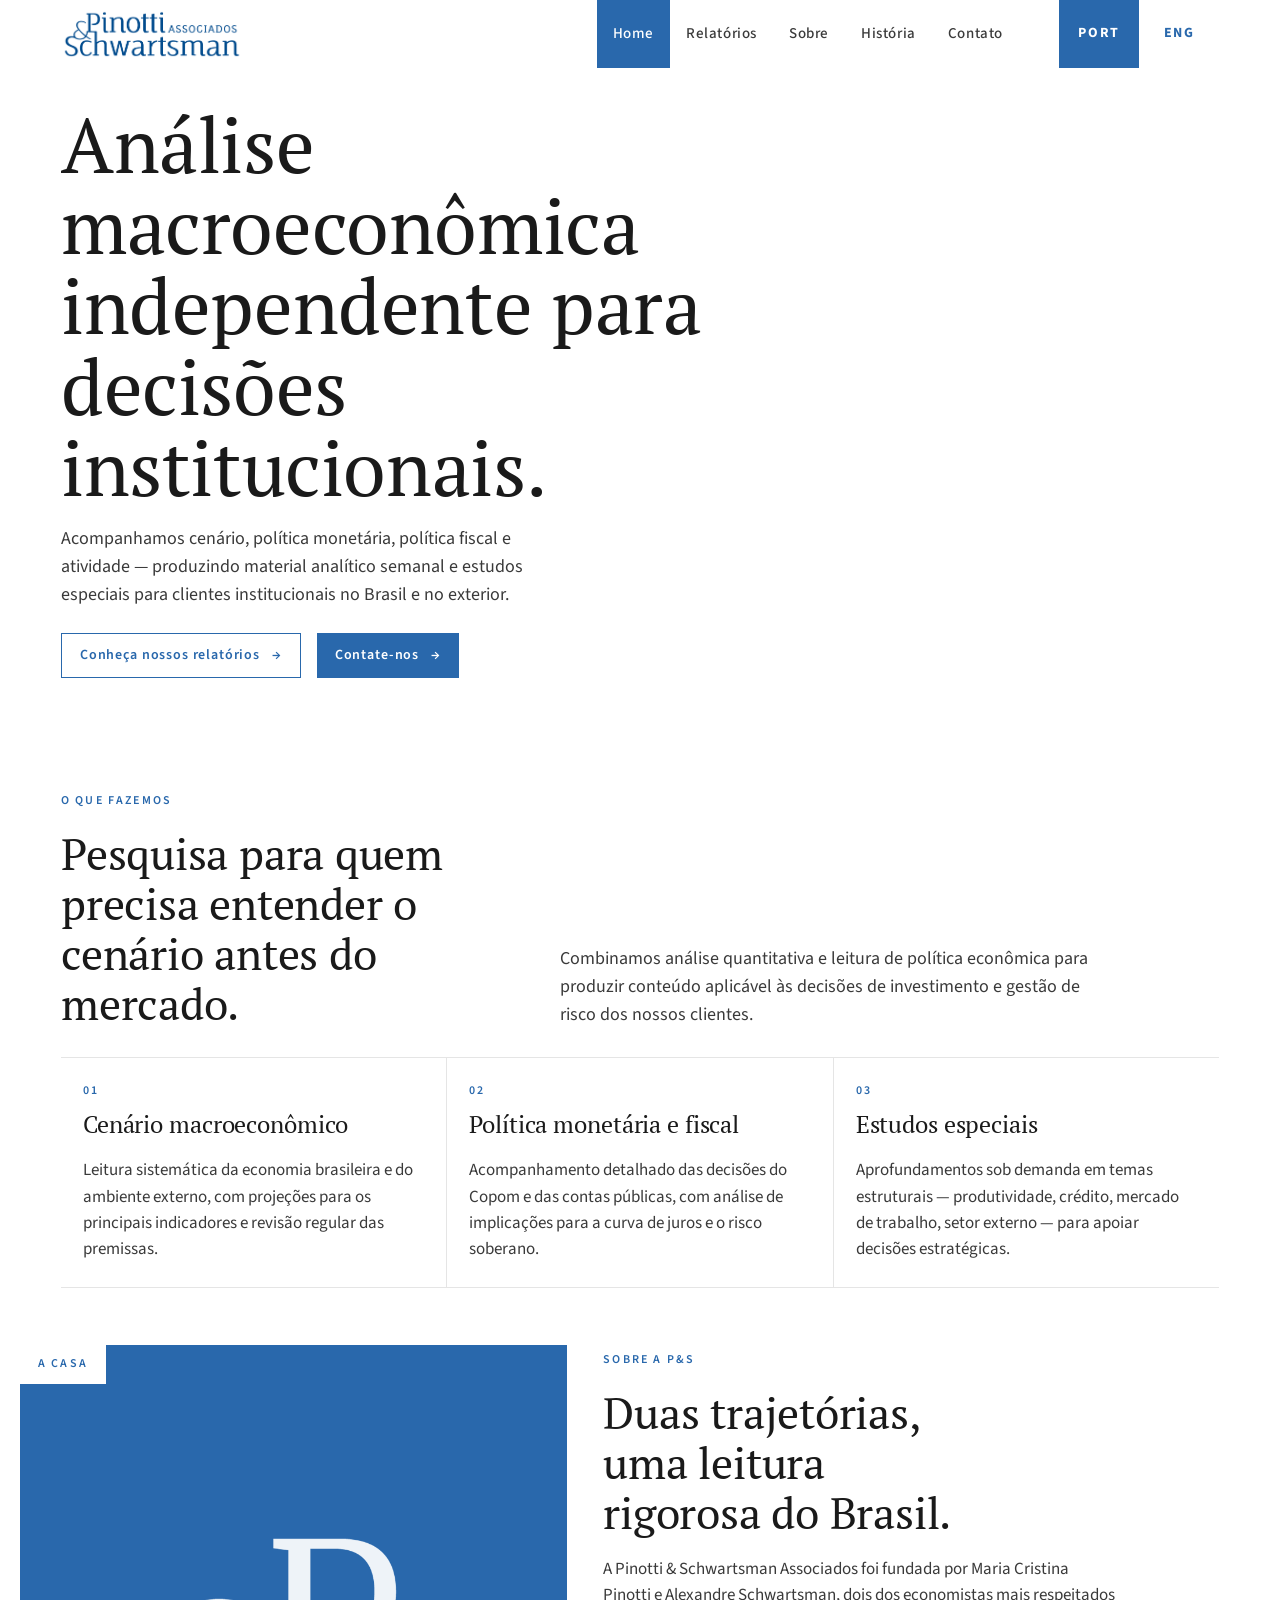
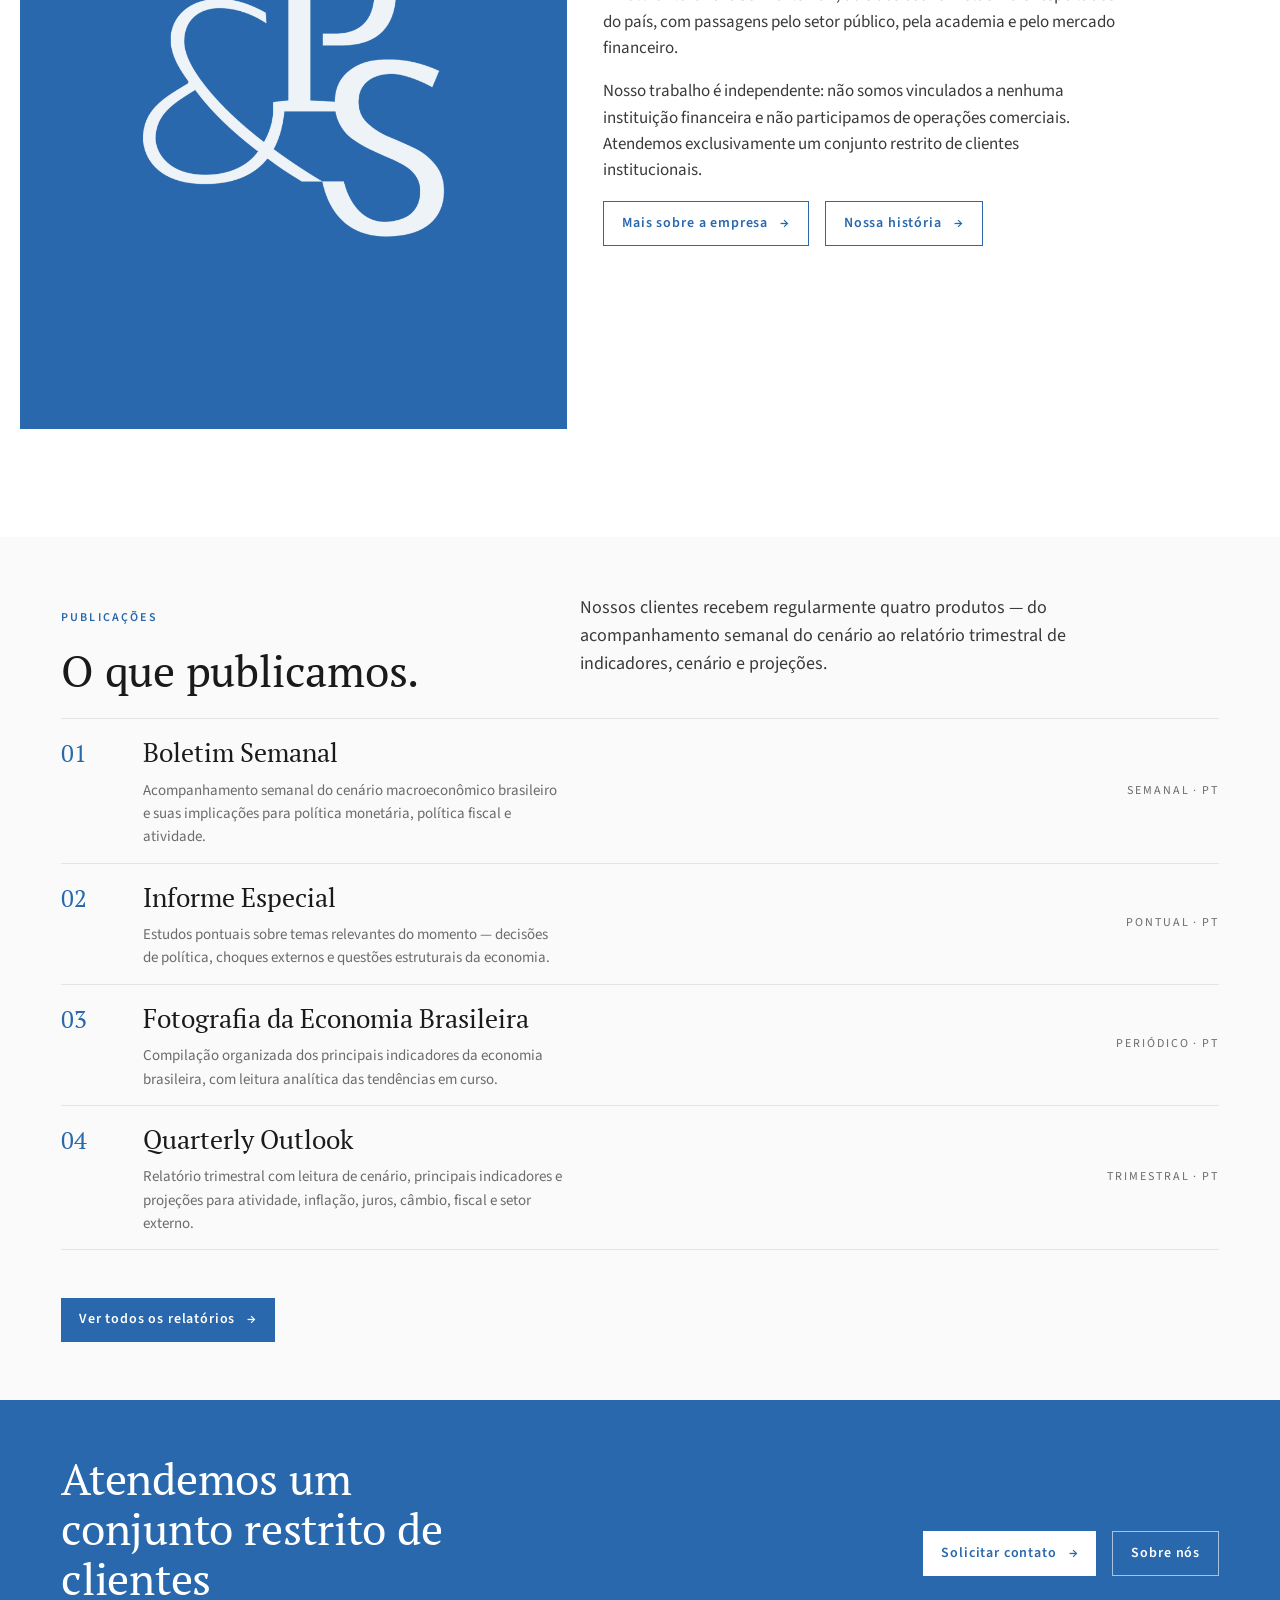
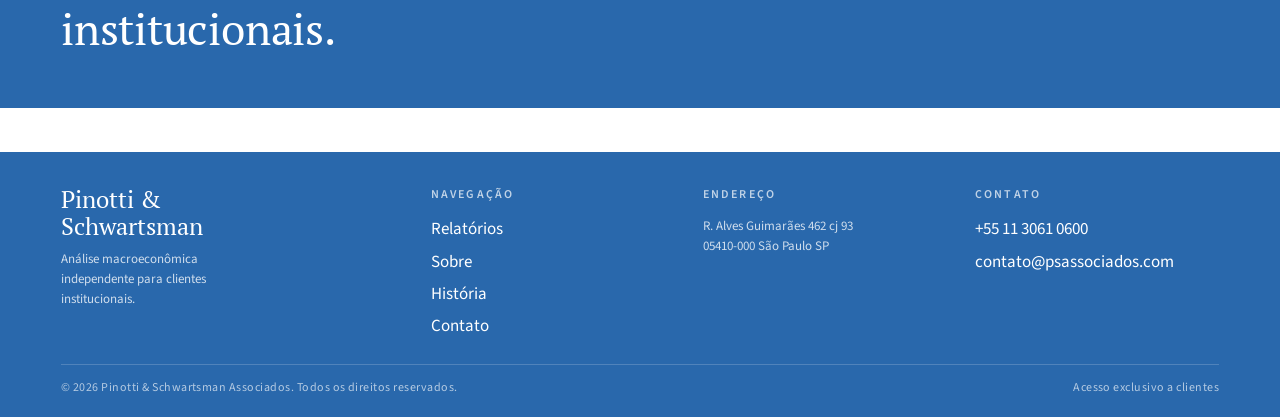
==== index.html @ 41f4f152 "Versão inicial do site Mercúrio (v3) Co-Authored-By: Claude Sonnet 4.6 <noreply@anthropic.com>" ====
<!doctype html>
<html lang="pt-BR">
<head>
  <meta charset="utf-8" />
  <meta name="viewport" content="width=device-width, initial-scale=1" />
  <title>Pinotti &amp; Schwartsman Associados — Análise macroeconômica</title>
  <meta name="description" content="Pinotti & Schwartsman Associados — análise macroeconômica independente para clientes institucionais." />
  <meta property="og:title" content="Pinotti & Schwartsman Associados" />
  <meta property="og:description" content="Análise macroeconômica independente para clientes institucionais." />
  <meta property="og:type" content="website" />
  <meta property="og:image" content="assets/ps-logo-br.png" />
  <link rel="preconnect" href="https://fonts.googleapis.com" />
  <link rel="preconnect" href="https://fonts.gstatic.com" crossorigin />
  <link href="https://fonts.googleapis.com/css2?family=PT+Serif:wght@400;700&family=Source+Sans+3:wght@300;400;500;600;700&display=swap" rel="stylesheet" />
  <link rel="stylesheet" href="styles.css" />
</head>
<body data-screen-label="Home">

  <div data-slot="header" data-active="index.html"></div>

  <main>
    <!-- HERO — capa editorial -->
    <section class="hero" data-screen-label="Hero">
      <div class="container body">
        <h1 data-pt="Análise macroeconômica independente para decisões institucionais." data-en="Independent macroeconomic research for institutional decisions.">Análise macroeconômica independente para decisões institucionais.</h1>
        <p class="lead" data-pt="Acompanhamos cenário, política monetária, política fiscal e atividade — produzindo material analítico semanal e estudos especiais para clientes institucionais no Brasil e no exterior." data-en="We follow the cycle, monetary and fiscal policy and activity — producing weekly research and special studies for institutional clients in Brazil and abroad.">Acompanhamos cenário, política monetária, política fiscal e atividade — produzindo material analítico semanal e estudos especiais para clientes institucionais no Brasil e no exterior.</p>
        <div class="actions">
          <a class="btn ghost" href="relatorios.html"><span data-pt="Conheça nossos relatórios" data-en="Explore our research">Conheça nossos relatórios</span> <span class="arrow">→</span></a>
          <a class="btn" href="contato.html"><span data-pt="Contate-nos" data-en="Contact us">Contate-nos</span> <span class="arrow">→</span></a>
        </div>
      </div>
    </section>

    <!-- SERVIÇOS -->
    <section class="services container" data-screen-label="Serviços">
      <div class="head">
        <div>
          <span class="eyebrow" data-pt="O que fazemos" data-en="What we do">O que fazemos</span>
          <h2 data-pt="Pesquisa para quem precisa entender o cenário antes do mercado." data-en="Research for those who need to read the cycle before the market.">Pesquisa para quem precisa entender o cenário antes do mercado.</h2>
        </div>
        <p class="lead" data-pt="Combinamos análise quantitativa e leitura de política econômica para produzir conteúdo aplicável às decisões de investimento e gestão de risco dos nossos clientes." data-en="We combine quantitative analysis with economic policy reading to produce content directly applicable to our clients’ investment and risk decisions.">Combinamos análise quantitativa e leitura de política econômica para produzir conteúdo aplicável às decisões de investimento e gestão de risco dos nossos clientes.</p>
      </div>

      <div class="svc-grid">
        <div class="svc">
          <span class="num">01</span>
          <h3 data-pt="Cenário macroeconômico" data-en="Macroeconomic outlook">Cenário macroeconômico</h3>
          <p data-pt="Leitura sistemática da economia brasileira e do ambiente externo, com projeções para os principais indicadores e revisão regular das premissas." data-en="Systematic reading of the Brazilian economy and the external environment, with projections for key indicators and regular review of assumptions.">Leitura sistemática da economia brasileira e do ambiente externo, com projeções para os principais indicadores e revisão regular das premissas.</p>
        </div>
        <div class="svc">
          <span class="num">02</span>
          <h3 data-pt="Política monetária e fiscal" data-en="Monetary and fiscal policy">Política monetária e fiscal</h3>
          <p data-pt="Acompanhamento detalhado das decisões do Copom e das contas públicas, com análise de implicações para a curva de juros e o risco soberano." data-en="Detailed monitoring of Copom decisions and the public accounts, with analysis of implications for the yield curve and sovereign risk.">Acompanhamento detalhado das decisões do Copom e das contas públicas, com análise de implicações para a curva de juros e o risco soberano.</p>
        </div>
        <div class="svc">
          <span class="num">03</span>
          <h3 data-pt="Estudos especiais" data-en="Special studies">Estudos especiais</h3>
          <p data-pt="Aprofundamentos sob demanda em temas estruturais — produtividade, crédito, mercado de trabalho, setor externo — para apoiar decisões estratégicas." data-en="On-demand deep-dives into structural topics — productivity, credit, labor market, external sector — to support strategic decisions.">Aprofundamentos sob demanda em temas estruturais — produtividade, crédito, mercado de trabalho, setor externo — para apoiar decisões estratégicas.</p>
        </div>
      </div>
    </section>

    <!-- SOBRE -->
    <section class="container section" data-screen-label="Sobre — preview">
      <div class="about-block">
        <div class="visual">
          <span class="label-tag" data-pt="A casa" data-en="The firm">A casa</span>
          <div class="ps"><img src="assets/ps-icon.png" alt="" aria-hidden="true" /></div>
        </div>
        <div class="copy">
          <span class="eyebrow" data-pt="Sobre a P&S" data-en="About P&S">Sobre a P&amp;S</span>
          <h2 data-pt="Duas trajetórias, uma leitura rigorosa do Brasil." data-en="Two careers, one rigorous reading of Brazil.">Duas trajetórias, uma leitura rigorosa do Brasil.</h2>
          <p data-pt="A Pinotti & Schwartsman Associados foi fundada por Maria Cristina Pinotti e Alexandre Schwartsman, dois dos economistas mais respeitados do país, com passagens pelo setor público, pela academia e pelo mercado financeiro." data-en="Pinotti & Schwartsman Associates was founded by Maria Cristina Pinotti and Alexandre Schwartsman, two of Brazil’s most respected economists, with backgrounds in public service, academia and financial markets.">A Pinotti &amp; Schwartsman Associados foi fundada por Maria Cristina Pinotti e Alexandre Schwartsman, dois dos economistas mais respeitados do país, com passagens pelo setor público, pela academia e pelo mercado financeiro.</p>
          <p data-pt="Nosso trabalho é independente: não somos vinculados a nenhuma instituição financeira e não participamos de operações comerciais. Atendemos exclusivamente um conjunto restrito de clientes institucionais." data-en="Our work is independent: we are not affiliated with any financial institution and we do not participate in commercial transactions. We exclusively serve a restricted set of institutional clients.">Nosso trabalho é independente: não somos vinculados a nenhuma instituição financeira e não participamos de operações comerciais. Atendemos exclusivamente um conjunto restrito de clientes institucionais.</p>
          <div class="actions mt-16">
            <a class="btn ghost" href="sobre.html"><span data-pt="Mais sobre a empresa" data-en="More about the firm">Mais sobre a empresa</span> <span class="arrow">→</span></a>
            <a class="btn ghost" href="historia.html"><span data-pt="Nossa história" data-en="Our history">Nossa história</span> <span class="arrow">→</span></a>
          </div>
        </div>
      </div>
    </section>

    <!-- RELATÓRIOS -->
    <section class="reports-strip" data-screen-label="Relatórios — preview">
      <div class="container">
        <div class="head">
          <div>
            <span class="eyebrow" data-pt="Publicações" data-en="Publications">Publicações</span>
            <h2 data-pt="O que publicamos." data-en="What we publish.">O que publicamos.</h2>
          </div>
          <p class="lead" data-pt="Nossos clientes recebem regularmente quatro produtos — do acompanhamento semanal do cenário ao relatório trimestral de indicadores, cenário e projeções." data-en="Our clients receive four regular products — from the weekly read of the cycle to the quarterly report on indicators, scenario and forecasts.">Nossos clientes recebem regularmente quatro produtos — do acompanhamento semanal do cenário ao relatório trimestral de indicadores, cenário e projeções.</p>
        </div>

        <div class="reports-list">
          <div class="report-row">
            <div class="num">01</div>
            <div>
              <div class="name">Boletim Semanal</div>
              <div class="desc" data-pt="Acompanhamento semanal do cenário macroeconômico brasileiro e suas implicações para política monetária, política fiscal e atividade." data-en="Weekly read of the Brazilian macroeconomic cycle and its implications for monetary policy, fiscal policy and activity.">Acompanhamento semanal do cenário macroeconômico brasileiro e suas implicações para política monetária, política fiscal e atividade.</div>
            </div>
            <div class="freq" data-pt="Semanal · PT" data-en="Weekly · PT">Semanal · PT</div>
          </div>
          <div class="report-row">
            <div class="num">02</div>
            <div>
              <div class="name">Informe Especial</div>
              <div class="desc" data-pt="Estudos pontuais sobre temas relevantes do momento — decisões de política, choques externos e questões estruturais da economia." data-en="Targeted studies on the topics of the moment — policy decisions, external shocks and structural issues.">Estudos pontuais sobre temas relevantes do momento — decisões de política, choques externos e questões estruturais da economia.</div>
            </div>
            <div class="freq" data-pt="Pontual · PT" data-en="Ad hoc · PT">Pontual · PT</div>
          </div>
          <div class="report-row">
            <div class="num">03</div>
            <div>
              <div class="name">Fotografia da Economia Brasileira</div>
              <div class="desc" data-pt="Compilação organizada dos principais indicadores da economia brasileira, com leitura analítica das tendências em curso." data-en="An organized compilation of the main indicators of the Brazilian economy, with analytical reading of ongoing trends.">Compilação organizada dos principais indicadores da economia brasileira, com leitura analítica das tendências em curso.</div>
            </div>
            <div class="freq" data-pt="Periódico · PT" data-en="Periodic · PT">Periódico · PT</div>
          </div>
          <div class="report-row">
            <div class="num">04</div>
            <div>
              <div class="name">Quarterly Outlook</div>
              <div class="desc" data-pt="Relatório trimestral com leitura de cenário, principais indicadores e projeções para atividade, inflação, juros, câmbio, fiscal e setor externo." data-en="Quarterly report with scenario analysis, key indicators and forecasts for activity, inflation, rates, FX, fiscal accounts and the external sector.">Relatório trimestral com leitura de cenário, principais indicadores e projeções para atividade, inflação, juros, câmbio, fiscal e setor externo.</div>
            </div>
            <div class="freq" data-pt="Trimestral · PT" data-en="Quarterly · PT">Trimestral · PT</div>
          </div>
        </div>

        <div class="mt-48">
          <a class="btn" href="relatorios.html"><span data-pt="Ver todos os relatórios" data-en="View all reports">Ver todos os relatórios</span> <span class="arrow">→</span></a>
        </div>
      </div>
    </section>

    <!-- CTA -->
    <section class="cta" data-screen-label="CTA contato">
      <div class="container row">
        <h2 data-pt="Atendemos um conjunto restrito de clientes institucionais." data-en="We serve a restricted set of institutional clients.">Atendemos um conjunto restrito de clientes institucionais.</h2>
        <div class="actions">
          <a class="btn" href="contato.html"><span data-pt="Solicitar contato" data-en="Request contact">Solicitar contato</span> <span class="arrow">→</span></a>
          <a class="btn ghost" href="sobre.html" data-pt="Sobre nós" data-en="About us">Sobre nós</a>
        </div>
      </div>
    </section>
  </main>

  <div data-slot="footer"></div>
  <script src="site.js"></script>
</body>
</html>
---- styles.css ----
/* P&S — Pinotti & Schwartsman Associados
   Identidade: branco + azul institucional, retângulos retos, sem bordas arredondadas */

:root {
  --ps-blue: rgb(41, 104, 172);
  --ps-blue-deep: rgb(30, 80, 138);
  --ps-blue-soft: #e9eff7;
  --ink: #1a1a1a;
  --ink-2: #3a3a3a;
  --muted: #6b6b6b;
  --line: #e5e5e5;
  --bg: #ffffff;

  --serif: "PT Serif", "Source Serif 4", Georgia, "Times New Roman", serif;
  --sans: "Source Sans 3", "Helvetica Neue", Helvetica, Arial, sans-serif;

  --max: 1240px;
  --gutter: clamp(18px, 3.2vw, 44px);
}

* { box-sizing: border-box; }

html, body {
  margin: 0;
  padding: 0;
  background: var(--bg);
  color: var(--ink);
  font-family: var(--sans);
  font-size: 17px;
  line-height: 1.55;
  -webkit-font-smoothing: antialiased;
  -moz-osx-font-smoothing: grayscale;
}

a { color: inherit; text-decoration: none; }
img { display: block; max-width: 100%; height: auto; }

.container {
  max-width: var(--max);
  margin: 0 auto;
  padding: 0 var(--gutter);
}

/* ---------- TYPOGRAPHY ---------- */
h1, h2, h3, h4 {
  font-family: var(--serif);
  font-weight: 400;
  color: var(--ink);
  margin: 0;
  letter-spacing: -0.005em;
}
h1 { font-size: clamp(40px, 6vw, 72px); line-height: 1.05; }
h2 { font-size: clamp(28px, 3.4vw, 44px); line-height: 1.15; }
h3 { font-size: clamp(20px, 2vw, 26px); line-height: 1.25; }

p { margin: 0 0 1em; max-width: 64ch; }
p.lead {
  font-size: clamp(18px, 1.3vw, 21px);
  color: var(--ink-2);
  line-height: 1.55;
  max-width: 60ch;
}

.eyebrow {
  font-family: var(--sans);
  font-size: 12px;
  letter-spacing: 0.18em;
  text-transform: uppercase;
  color: var(--ps-blue);
  font-weight: 600;
  margin: 0 0 18px;
  display: inline-block;
}

.rule {
  width: 56px;
  height: 3px;
  background: var(--ps-blue);
  margin: 0 0 24px;
  display: block;
}

/* ---------- HEADER ---------- */
.site-header {
  background: var(--bg);
  position: sticky;
  top: 0;
  z-index: 50;
}
.site-header .row {
  display: flex;
  align-items: stretch;
  justify-content: space-between;
  height: 68px;
  gap: 24px;
}
.brand {
  display: flex;
  align-items: center;
  gap: 14px;
}
.brand img {
  height: 48px;
  width: auto;
  object-fit: fill;
}
.brand-text {
  display: none; /* the logo image carries the wordmark */
}
.nav {
  display: flex;
  align-items: stretch;
  gap: 0;
  flex: 1;
  justify-content: flex-end;
  margin-right: 16px;
}
.nav a {
  font-size: 15px;
  letter-spacing: 0.04em;
  color: var(--ink-2);
  padding: 0 16px;
  display: flex;
  align-items: center;
  position: relative;
  transition: background .15s, color .15s;
  font-weight: 500;
}
.nav a:hover {
  background: var(--ps-blue);
  color: #fff;
}
.nav a.active {
  background: var(--ps-blue);
  color: #fff;
}
.lang {
  display: inline-flex;
  font-size: 14px;
  letter-spacing: 0.12em;
  font-weight: 700;
  gap: 0;
  align-self: stretch;
}
.lang button {
  background: #fff;
  border: 1px solid transparent;
  font: inherit;
  letter-spacing: inherit;
  width: 80px;
  height: auto;
  color: var(--ps-blue);
  cursor: pointer;
  padding: 0;
  display: inline-flex;
  align-items: center;
  justify-content: center;
  transition: background .15s, color .15s, border-color .15s;
}
.lang button.on {
  background: var(--ps-blue);
  color: #fff;
  border-color: var(--ps-blue);
}
.menu-toggle { display: none; }

/* ---------- FOOTER ---------- */
.site-footer {
  background: var(--ps-blue);
  color: #fff;
  margin-top: 44px;
  padding: 34px 0 20px;
}
.site-footer .grid {
  display: grid;
  grid-template-columns: 1.4fr 1fr 1fr 1fr;
  gap: 28px;
  margin-bottom: 24px;
}
.site-footer h4 {
  font-family: var(--sans);
  font-size: 12px;
  letter-spacing: 0.18em;
  text-transform: uppercase;
  font-weight: 600;
  color: rgba(255,255,255,0.7);
  margin-bottom: 12px;
}
.site-footer ul {
  list-style: none;
  padding: 0; margin: 0;
  display: flex;
  flex-direction: column;
  gap: 6px;
}
.site-footer a:hover { opacity: .75; }
.site-footer .wordmark {
  font-family: var(--serif);
  font-size: 24px;
  line-height: 1.15;
  margin-bottom: 8px;
}
.site-footer .small {
  font-size: 13px;
  color: rgba(255,255,255,0.78);
  line-height: 1.55;
  max-width: 32ch;
}
.site-footer .footer-address { white-space: pre-line; }
.site-footer .legal {
  border-top: 1px solid rgba(255,255,255,0.18);
  padding-top: 14px;
  display: flex;
  justify-content: space-between;
  font-size: 12px;
  color: rgba(255,255,255,0.65);
  letter-spacing: 0.04em;
}

/* ---------- SHARED COMPONENTS ---------- */
.btn {
  display: inline-flex;
  align-items: center;
  gap: 12px;
  background: var(--ps-blue);
  color: #fff;
  padding: 11px 18px;
  font-size: 14px;
  letter-spacing: 0.06em;
  font-weight: 600;
  border: 0;
  cursor: pointer;
  transition: background .15s;
}
.btn:hover { background: var(--ps-blue-deep); }
.btn.ghost {
  background: transparent;
  color: var(--ps-blue);
  border: 1px solid var(--ps-blue);
}
.btn.ghost:hover { background: var(--ps-blue); color: #fff; }
.btn .arrow { font-family: var(--sans); }

.section {
  padding: clamp(34px, 4.5vw, 58px) 0;
}
.section + .section { padding-top: 0; }

.divider {
  height: 1px;
  background: var(--line);
  margin: 0;
}

.mt-16 { margin-top: 16px; }
.mt-48 { margin-top: 48px; }

/* ---------- PAGE HEADER (subpages) ---------- */
.page-head {
  background: var(--ps-blue);
  color: #fff;
  padding: clamp(38px, 5vw, 62px) 0 clamp(30px, 4vw, 48px);
  margin-bottom: 0;
}
.page-head .eyebrow {
  color: rgba(255,255,255,0.75);
}
.page-head h1 {
  color: #fff;
  font-size: clamp(44px, 6vw, 80px);
  max-width: 18ch;
}
.page-head .meta {
  display: flex;
  gap: 20px;
  font-size: 13px;
  letter-spacing: 0.06em;
  color: rgba(255,255,255,0.75);
  margin-top: 20px;
}

/* ---------- RESPONSIVE ---------- */
@media (max-width: 880px) {
  .nav {
    display: none;
    position: absolute;
    top: 100%;
    left: 0;
    right: 0;
    background: var(--ps-blue);
    flex-direction: column;
    padding: 0;
    box-shadow: 0 8px 24px rgba(0,0,0,0.08);
    z-index: 60;
  }
  .nav .lang { display: none; }
  .nav.open { display: flex; padding: 0; }
  .nav a {
    padding: 18px 24px;
    justify-content: flex-start;
    width: 100%;
    color: #fff;
    border-bottom: 1px solid rgba(255,255,255,0.18);
    background: var(--ps-blue);
  }
  .nav a:hover,
  .nav a.active {
    background: #fff;
    color: var(--ps-blue);
  }
  .menu-toggle {
    display: inline-flex;
    align-items: center;
    justify-content: center;
    background: var(--ps-blue);
    border: 0;
    width: 44px;
    height: 44px;
    cursor: pointer;
    padding: 0;
    align-self: center;
  }
  .menu-toggle span {
    display: block;
    width: 20px;
    height: 2px;
    background: #fff;
    position: relative;
  }
  .menu-toggle span::before,
  .menu-toggle span::after {
    content: "";
    position: absolute;
    left: 0;
    width: 20px;
    height: 2px;
    background: #fff;
  }
  .menu-toggle span::before { top: -6px; }
  .menu-toggle span::after  { top: 6px; }

  .site-header .row { height: 64px; }
  .brand { margin-left: 12px; }
  .brand img { content: url("assets/ps-icon.png"); height: 40px; }
  .lang-toggle { display: none !important; }
  .menu-toggle {
    display: inline-flex;
    align-items: center;
    justify-content: center;
    background: var(--ps-blue);
    border: 0;
    width: 44px;
    height: 44px;
    cursor: pointer;
    padding: 0;
    align-self: center;
    margin-right: 8px;
  }
  .nav.open {
    padding: 0;
  }
  .nav.open .lang-mobile {
    display: flex;
    flex-direction: row;
    justify-content: center;
    gap: 6px;
    padding: 14px 24px 18px;
    background: var(--ps-blue);
    border-top: 1px solid rgba(255,255,255,0.18);
  }
  .nav.open .lang-mobile button {
    width: auto;
    padding: 6px 16px;
    font-size: 11px;
    border: 1px solid transparent;
    background: var(--ps-blue);
    color: #fff;
  }
  .nav.open .lang-mobile button.on {
    background: #fff;
    color: var(--ps-blue);
    border-color: #fff;
  }
  .site-footer .grid { grid-template-columns: 1fr 1fr; gap: 32px; }
}

/* ---------- HISTORIA PAGE ---------- */
.history-intro {
  display: grid;
  grid-template-columns: 1fr 1.4fr;
  gap: 36px;
  padding: clamp(34px, 4.5vw, 58px) var(--gutter);
  align-items: start;
}
.history-intro h2 {
  max-width: 22ch;
  margin-bottom: 18px;
}
.history-intro p {
  color: var(--ink-2);
}
.history-year {
  font-family: var(--serif);
  color: var(--ps-blue);
  font-size: clamp(56px, 7vw, 96px);
  line-height: 1;
}
.history-band {
  background: #fafafa;
  padding: clamp(34px, 4.5vw, 54px) 0;
}
.history-timeline {
  display: grid;
  grid-template-columns: repeat(3, 1fr);
  gap: 1px;
  background: var(--line);
  border-top: 1px solid var(--line);
  border-bottom: 1px solid var(--line);
}
.history-timeline article {
  background: #fafafa;
  padding: 24px 22px;
}
.history-timeline .num {
  display: inline-block;
  font-size: 12px;
  letter-spacing: 0.18em;
  color: var(--ps-blue);
  font-weight: 600;
  margin-bottom: 10px;
}
.history-timeline h3 {
  font-size: 24px;
  margin-bottom: 8px;
}
.history-timeline p {
  color: var(--ink-2);
  margin: 0;
}
.history-legacy {
  display: grid;
  grid-template-columns: 0.8fr 1.4fr;
  gap: 36px;
  align-items: center;
  padding-top: clamp(34px, 4.5vw, 58px);
  padding-bottom: clamp(34px, 4.5vw, 54px);
}
.history-legacy h2 {
  max-width: 18ch;
  margin-bottom: 18px;
}
.history-legacy p {
  color: var(--ink-2);
}
.history-mark {
  background: var(--ps-blue);
  aspect-ratio: 1 / 1;
  display: flex;
  align-items: center;
  justify-content: center;
}
.history-mark img {
  width: 58%;
  filter: brightness(0) invert(1);
}
.history-profile {
  display: grid;
  grid-template-columns: 1fr 1.4fr;
  gap: 36px;
  padding-top: clamp(34px, 4.5vw, 58px);
  padding-bottom: clamp(34px, 4.5vw, 54px);
}
.history-profile-head h2 {
  max-width: 18ch;
}
.history-profile-copy {
  columns: 2 280px;
  column-gap: 32px;
}
.history-profile-copy p {
  color: var(--ink-2);
  break-inside: avoid;
}
.history-chapters {
  background: #fafafa;
  padding: clamp(34px, 4.5vw, 54px) 0;
}
.history-chapters-head {
  display: grid;
  grid-template-columns: 1fr 1.4fr;
  gap: 28px;
  align-items: end;
  margin-bottom: 20px;
}
.history-chapters-head h2 {
  max-width: 22ch;
}
.history-chapters-grid {
  display: grid;
  grid-template-columns: repeat(3, 1fr);
  gap: 1px;
  background: var(--line);
  border-top: 1px solid var(--line);
  border-bottom: 1px solid var(--line);
}
.history-chapters article {
  background: #fafafa;
  padding: 22px 22px;
}
.history-chapters time {
  display: inline-block;
  font-family: var(--serif);
  font-size: 28px;
  color: var(--ps-blue);
  margin-bottom: 10px;
  line-height: 1;
}
.history-chapters h3 {
  font-size: 24px;
  margin-bottom: 8px;
}
.history-chapters p {
  color: var(--ink-2);
  margin: 0;
}
.history-chronology {
  background: #fafafa;
  padding: clamp(34px, 4.5vw, 54px) 0;
}
.history-chronology .container {
  display: grid;
  grid-template-columns: 0.8fr 1.4fr;
  gap: 36px;
  align-items: start;
}
.history-chronology h2 {
  max-width: 12ch;
}
.history-chronology ol {
  list-style: none;
  padding: 0;
  margin: 0;
  border-top: 1px solid var(--line);
}
.history-chronology li {
  display: grid;
  grid-template-columns: 140px 1fr;
  gap: 18px;
  padding: 11px 0;
  border-bottom: 1px solid var(--line);
}
.history-chronology time {
  font-family: var(--serif);
  font-size: 22px;
  color: var(--ps-blue);
  line-height: 1.25;
}
.history-chronology li span {
  color: var(--ink-2);
}
@media (max-width: 920px) {
  .history-intro,
  .history-legacy,
  .history-profile,
  .history-chronology .container {
    grid-template-columns: 1fr;
    gap: 40px;
  }
  .history-timeline,
  .history-chapters-head,
  .history-chapters-grid {
    grid-template-columns: 1fr;
  }
  .history-profile-copy {
    columns: 1;
  }
  .history-mark {
    max-width: 360px;
  }
}
@media (max-width: 560px) {
  .history-chronology li {
    grid-template-columns: 1fr;
    gap: 8px;
  }
}
.lang-mobile { display: none; }
@media (max-width: 880px) {
  .lang-desktop { display: none !important; }
}

@media (max-width: 520px) {
  .site-footer .grid { grid-template-columns: 1fr; }
  .site-footer .legal { flex-direction: column; gap: 8px; }
}

/* ---------- HOME ---------- */
.hero {
  padding: clamp(24px, 3vw, 36px) 0 clamp(30px, 4vw, 50px);
}
.hero h1 {
  font-size: clamp(48px, 6vw, 84px);
  max-width: 16ch;
  margin-bottom: 18px;
}
.hero .lead {
  max-width: 56ch;
  font-size: clamp(18px, 1.4vw, 22px);
  color: var(--ink-2);
  margin-bottom: 24px;
}
.hero .actions {
  display: flex;
  gap: 16px;
  flex-wrap: wrap;
}
.about-block .actions {
  display: flex;
  gap: 16px;
  flex-wrap: wrap;
}

.services { padding-top: clamp(34px, 4.5vw, 58px); }
.services .head {
  display: grid;
  grid-template-columns: 1fr 1.4fr;
  gap: 28px;
  margin-bottom: 28px;
  align-items: end;
}
.services .head .lead { margin: 0; }
.svc-grid {
  display: grid;
  grid-template-columns: repeat(3, 1fr);
  gap: 1px;
  background: var(--line);
  border-top: 1px solid var(--line);
  border-bottom: 1px solid var(--line);
}
.svc {
  background: #fff;
  padding: 24px 22px;
  display: flex;
  flex-direction: column;
  gap: 10px;
  transition: background .2s;
}
.svc .num {
  font-family: var(--sans);
  font-weight: 600;
  font-size: 12px;
  letter-spacing: 0.18em;
  color: var(--ps-blue);
}
.svc h3 { font-size: 24px; line-height: 1.2; margin-bottom: 8px; }
.svc p { color: var(--ink-2); margin: 0; }
.svc:hover { background: var(--ps-blue-soft); }

.about-block {
  display: grid;
  grid-template-columns: 1fr 1.2fr;
  gap: 36px;
  align-items: start;
}
.about-block .visual {
  background: var(--ps-blue);
  aspect-ratio: 4 / 5;
  position: relative;
  overflow: hidden;
}
.about-block .visual .ps {
  position: absolute;
  inset: 0;
  display: flex;
  align-items: center;
  justify-content: center;
}
.about-block .visual .ps img {
  width: 64%;
  filter: brightness(0) invert(1);
  opacity: 0.92;
}
.about-block .visual .label-tag {
  position: absolute;
  left: 0;
  top: 0;
  background: #fff;
  color: var(--ps-blue);
  padding: 10px 18px;
  font-size: 12px;
  letter-spacing: 0.18em;
  text-transform: uppercase;
  font-weight: 600;
}
.about-block .copy h2 { margin-bottom: 18px; max-width: 16ch; }
.about-block .copy p { color: var(--ink-2); }

.reports-strip {
  background: #fafafa;
  padding: clamp(34px, 4.5vw, 58px) 0;
  margin-top: clamp(30px, 4vw, 50px);
}
.reports-strip .head {
  display: grid;
  grid-template-columns: 1fr 1.3fr;
  gap: 28px;
  margin-bottom: 22px;
  align-items: end;
}
.reports-list { border-top: 1px solid var(--line); }
.report-row {
  display: grid;
  grid-template-columns: 64px 1fr auto;
  gap: 18px;
  padding: 14px 0;
  border-bottom: 1px solid var(--line);
  align-items: baseline;
}
.report-row .num {
  font-family: var(--serif);
  font-size: 24px;
  color: var(--ps-blue);
}
.report-row .name {
  font-family: var(--serif);
  font-size: clamp(22px, 2vw, 30px);
  color: var(--ink);
}
.report-row .desc {
  grid-column: 2 / 3;
  color: var(--muted);
  font-size: 15px;
  max-width: 60ch;
  margin-top: 6px;
}
.report-row .freq {
  font-size: 12px;
  letter-spacing: 0.16em;
  text-transform: uppercase;
  color: var(--muted);
  align-self: center;
}

.cta {
  background: var(--ps-blue);
  color: #fff;
  padding: clamp(34px, 4.5vw, 54px) 0;
}
.cta .row {
  display: grid;
  grid-template-columns: 1.4fr 1fr;
  gap: 28px;
  align-items: center;
}
.cta h2 { color: #fff; max-width: 18ch; }
.cta .actions {
  justify-self: end;
  display: flex;
  gap: 16px;
  flex-wrap: wrap;
}
.cta .btn { background: #fff; color: var(--ps-blue); }
.cta .btn:hover { background: rgba(255,255,255,0.88); }
.cta .btn.ghost { background: transparent; color: #fff; border-color: rgba(255,255,255,0.6); }
.cta .btn.ghost:hover { background: #fff; color: var(--ps-blue); }

@media (max-width: 920px) {
  .services .head { grid-template-columns: 1fr; gap: 24px; }
  .svc-grid { grid-template-columns: 1fr; }
  .about-block { grid-template-columns: 1fr; gap: 30px; }
  .reports-strip .head { grid-template-columns: 1fr; gap: 24px; }
  .cta .row { grid-template-columns: 1fr; }
  .cta .actions { justify-self: start; }
  .report-row { grid-template-columns: 40px 1fr; }
  .report-row .freq { grid-column: 2; }
}

/* ---------- SOBRE PAGE ---------- */
.intro {
      display: grid;
      grid-template-columns: 1fr 1.4fr;
      gap: 36px;
      padding: clamp(34px, 4.5vw, 58px) 0;
      align-items: start;
    }
    .intro .meta { font-size: 14px; color: var(--muted); letter-spacing: 0.04em; }
    .intro h2 { max-width: 18ch; margin-bottom: 18px; }
    .intro p { color: var(--ink-2); }
    .pillars {
      background: #fafafa;
      padding: clamp(34px, 4.5vw, 58px) 0;
    }
    .pillars .grid {
      display: grid;
      grid-template-columns: repeat(3, 1fr);
      gap: 1px;
      background: var(--line);
      margin-top: 20px;
      border-top: 1px solid var(--line);
      border-bottom: 1px solid var(--line);
    }
    .pillar {
      background: #fafafa;
      padding: 24px 22px;
    }
    .pillar .num {
      font-family: var(--serif);
      font-size: 38px;
      color: var(--ps-blue);
      line-height: 1;
      margin-bottom: 10px;
    }
    .pillar h3 { margin-bottom: 8px; font-size: 22px; }
    .pillar p { color: var(--ink-2); margin: 0; }

    .quote-block {
      background: var(--ps-blue);
      color: #fff;
      padding: clamp(34px, 4.5vw, 58px) 0;
    }
    .quote-block .container {
      display: grid;
      grid-template-columns: 1fr 2fr;
      gap: 28px;
      align-items: start;
    }
    .quote-block .label {
      font-size: 12px;
      letter-spacing: 0.18em;
      text-transform: uppercase;
      color: rgba(255,255,255,0.78);
      font-weight: 600;
    }
    .quote-block blockquote {
      font-family: var(--serif);
      font-size: clamp(28px, 3vw, 44px);
      line-height: 1.25;
      margin: 0;
      max-width: 22ch;
    }
    .quote-block blockquote::before {
      content: "";
      display: block;
      width: 56px;
      height: 3px;
      background: #fff;
      margin-bottom: 20px;
    }
    .quote-block .attrib {
      margin-top: 18px;
      font-size: 14px;
      color: rgba(255,255,255,0.82);
      letter-spacing: 0.04em;
    }
    @media (max-width: 920px) {
      .intro { grid-template-columns: 1fr; gap: 32px; }
      .pillars .grid { grid-template-columns: 1fr; }
      .quote-block .container { grid-template-columns: 1fr; gap: 24px; }
    }


/* ---------- RELATORIOS PAGE ---------- */
    .reports {
      padding: clamp(34px, 4.5vw, 58px) 0;
    }
    .report {
      display: grid;
      grid-template-columns: 5fr 7fr;
      gap: 32px;
      padding: clamp(24px, 3.5vw, 42px) 0;
      border-bottom: 1px solid var(--line);
      align-items: start;
    }
    .report:first-of-type { border-top: 1px solid var(--line); }
    .report .cover {
      background: #fff;
      border: 1px solid var(--line);
      aspect-ratio: 3 / 4;
      position: relative;
      padding: 20px;
      display: flex;
      flex-direction: column;
      gap: 18px;
      box-shadow: 0 1px 0 rgba(0,0,0,0.02);
    }
    .report .cover .top {
      display: flex;
      justify-content: space-between;
      align-items: stretch;
      gap: 12px;
      margin: -20px -20px 0;
    }
    .report .cover .date {
      background: var(--ps-blue);
      color: #fff;
      padding: 12px 18px;
      font-size: 14px;
      font-weight: 600;
      letter-spacing: 0.06em;
    }
    .report .cover .pg {
      background: var(--ps-blue);
      color: #fff;
      padding: 12px 14px;
      font-size: 13px;
      font-weight: 600;
    }
    .report .cover .ps-mark {
      width: 64px;
      opacity: 1;
    }
    .report .cover h3 {
      font-family: var(--serif);
      font-size: 28px;
      line-height: 1.1;
      color: var(--ink);
    }
    .report .cover .sub {
      font-family: var(--serif);
      font-style: italic;
      font-size: 16px;
      color: var(--ps-blue);
    }
    .report .cover .stripes {
      flex: 1;
      background: repeating-linear-gradient(0deg, var(--line) 0 1px, transparent 1px 14px);
      margin-top: 12px;
    }
    .report .cover .bottom-bar {
      height: 8px;
      background: var(--ps-blue);
      margin: 0 -28px -28px;
    }

    .report .meta {
      display: grid;
      grid-template-columns: auto 1fr;
      gap: 6px 18px;
      margin-bottom: 18px;
      font-size: 13px;
    }
    .report .meta dt {
      color: var(--muted);
      letter-spacing: 0.12em;
      text-transform: uppercase;
      font-size: 11px;
      font-weight: 600;
    }
    .report .meta dd { margin: 0; color: var(--ink-2); }

    .report .body .num {
      font-family: var(--serif);
      font-size: 14px;
      letter-spacing: 0.12em;
      text-transform: uppercase;
      color: var(--ps-blue);
      margin-bottom: 8px;
      display: block;
    }
    .report .body h2 {
      font-size: clamp(36px, 4vw, 56px);
      line-height: 1.05;
      margin-bottom: 10px;
    }
    .report .body .sub {
      font-family: var(--serif);
      font-style: italic;
      font-size: clamp(18px, 1.5vw, 22px);
      color: var(--ps-blue);
      margin-bottom: 16px;
    }
    .report .body p { color: var(--ink-2); }
    .report .body .topics {
      display: flex;
      flex-wrap: wrap;
      gap: 8px;
      margin-top: 18px;
    }
    .report .body .topic {
      font-size: 12px;
      letter-spacing: 0.08em;
      text-transform: uppercase;
      padding: 6px 12px;
      border: 1px solid var(--line);
      color: var(--ink-2);
    }

    .access {
      background: var(--ps-blue);
      color: #fff;
      padding: clamp(34px, 4.5vw, 54px) 0;
    }
    .access .row {
      display: grid;
      grid-template-columns: 1.4fr 1fr;
      gap: 28px;
      align-items: center;
    }
    .access h2 { color: #fff; max-width: 22ch; }
    .access p { color: rgba(255,255,255,0.85); max-width: 52ch; }
    .access .actions {
      justify-self: end;
      display: flex;
      gap: 16px;
      flex-wrap: wrap;
    }
    .access .btn { background: #fff; color: var(--ps-blue); }
    .access .btn:hover { background: rgba(255,255,255,0.88); }

    @media (max-width: 920px) {
      .report { grid-template-columns: 1fr; gap: 40px; }
      .report .cover { max-width: 380px; }
      .access .row { grid-template-columns: 1fr; }
      .access .actions { justify-self: start; }
    }


/* ---------- CONTATO PAGE ---------- */
.contact {
      display: grid;
      grid-template-columns: 1fr 1.2fr;
      gap: 0;
      min-height: 70vh;
    }
    .contact .info {
      padding: clamp(34px, 4.5vw, 54px) clamp(22px, 3vw, 40px) clamp(34px, 4.5vw, 54px) 0;
    }
    .contact .info h2 { max-width: 16ch; margin-bottom: 16px; }
    .contact .info p { color: var(--ink-2); max-width: 50ch; margin-bottom: 22px; }
    .contact .info .block {
      border-top: 1px solid var(--line);
      padding: 16px 0;
      display: grid;
      grid-template-columns: 120px 1fr;
      gap: 18px;
      align-items: baseline;
    }
    .contact .info .block:last-child { border-bottom: 1px solid var(--line); }
    .contact .info .block dt {
      font-size: 12px;
      letter-spacing: 0.16em;
      text-transform: uppercase;
      color: var(--muted);
      font-weight: 600;
    }
    .contact .info .block dd {
      margin: 0;
      font-family: var(--serif);
      font-size: 18px;
      color: var(--ink);
      line-height: 1.5;
      white-space: pre-line;
    }
    .contact .info .block a { color: var(--ps-blue); }

    .contact .form-pane {
      background: var(--ps-blue);
      color: #fff;
      padding: clamp(34px, 4.5vw, 54px) clamp(22px, 3vw, 44px);
    }
    .contact .form-pane h3 {
      font-family: var(--sans);
      font-size: 12px;
      letter-spacing: 0.18em;
      text-transform: uppercase;
      font-weight: 600;
      color: rgba(255,255,255,0.78);
      margin-bottom: 10px;
    }
    .contact .form-pane .lead {
      font-family: var(--serif);
      font-size: clamp(26px, 2.6vw, 36px);
      line-height: 1.2;
      color: #fff;
      max-width: 22ch;
      margin: 0 0 24px;
    }

    .form-grid {
      display: grid;
      grid-template-columns: 1fr 1fr;
      gap: 16px;
    }
    .field { display: flex; flex-direction: column; }
    .field.full { grid-column: 1 / -1; }
    .field label {
      font-size: 11px;
      letter-spacing: 0.16em;
      text-transform: uppercase;
      color: rgba(255,255,255,0.78);
      margin-bottom: 8px;
      font-weight: 600;
    }
    .field input, .field select, .field textarea {
      background: transparent;
      border: 0;
      border-bottom: 1px solid rgba(255,255,255,0.4);
      color: #fff;
      padding: 7px 0;
      font: inherit;
      font-size: 16px;
      outline: none;
      transition: border-color .15s;
    }
    .field input:focus, .field select:focus, .field textarea:focus {
      border-bottom-color: #fff;
    }
    .field textarea {
      resize: vertical;
      min-height: 92px;
    }
    .field select option { color: var(--ink); }
    .form-actions {
      grid-column: 1 / -1;
      display: flex;
      justify-content: space-between;
      align-items: center;
      margin-top: 16px;
      gap: 16px;
      flex-wrap: wrap;
    }
    .form-actions .small {
      font-size: 12px;
      color: rgba(255,255,255,0.7);
      max-width: 36ch;
    }
    .form-actions .form-status {
      grid-column: 1 / -1;
      color: #fff;
      max-width: none;
      width: 100%;
    }
    .form-actions .btn {
      background: #fff;
      color: var(--ps-blue);
    }
    .form-actions .btn:hover { background: rgba(255,255,255,0.88); }

    @media (max-width: 920px) {
      .contact { grid-template-columns: 1fr; }
      .contact .info { padding-right: 0; padding-bottom: 30px; }
      .form-grid { grid-template-columns: 1fr; }
    }
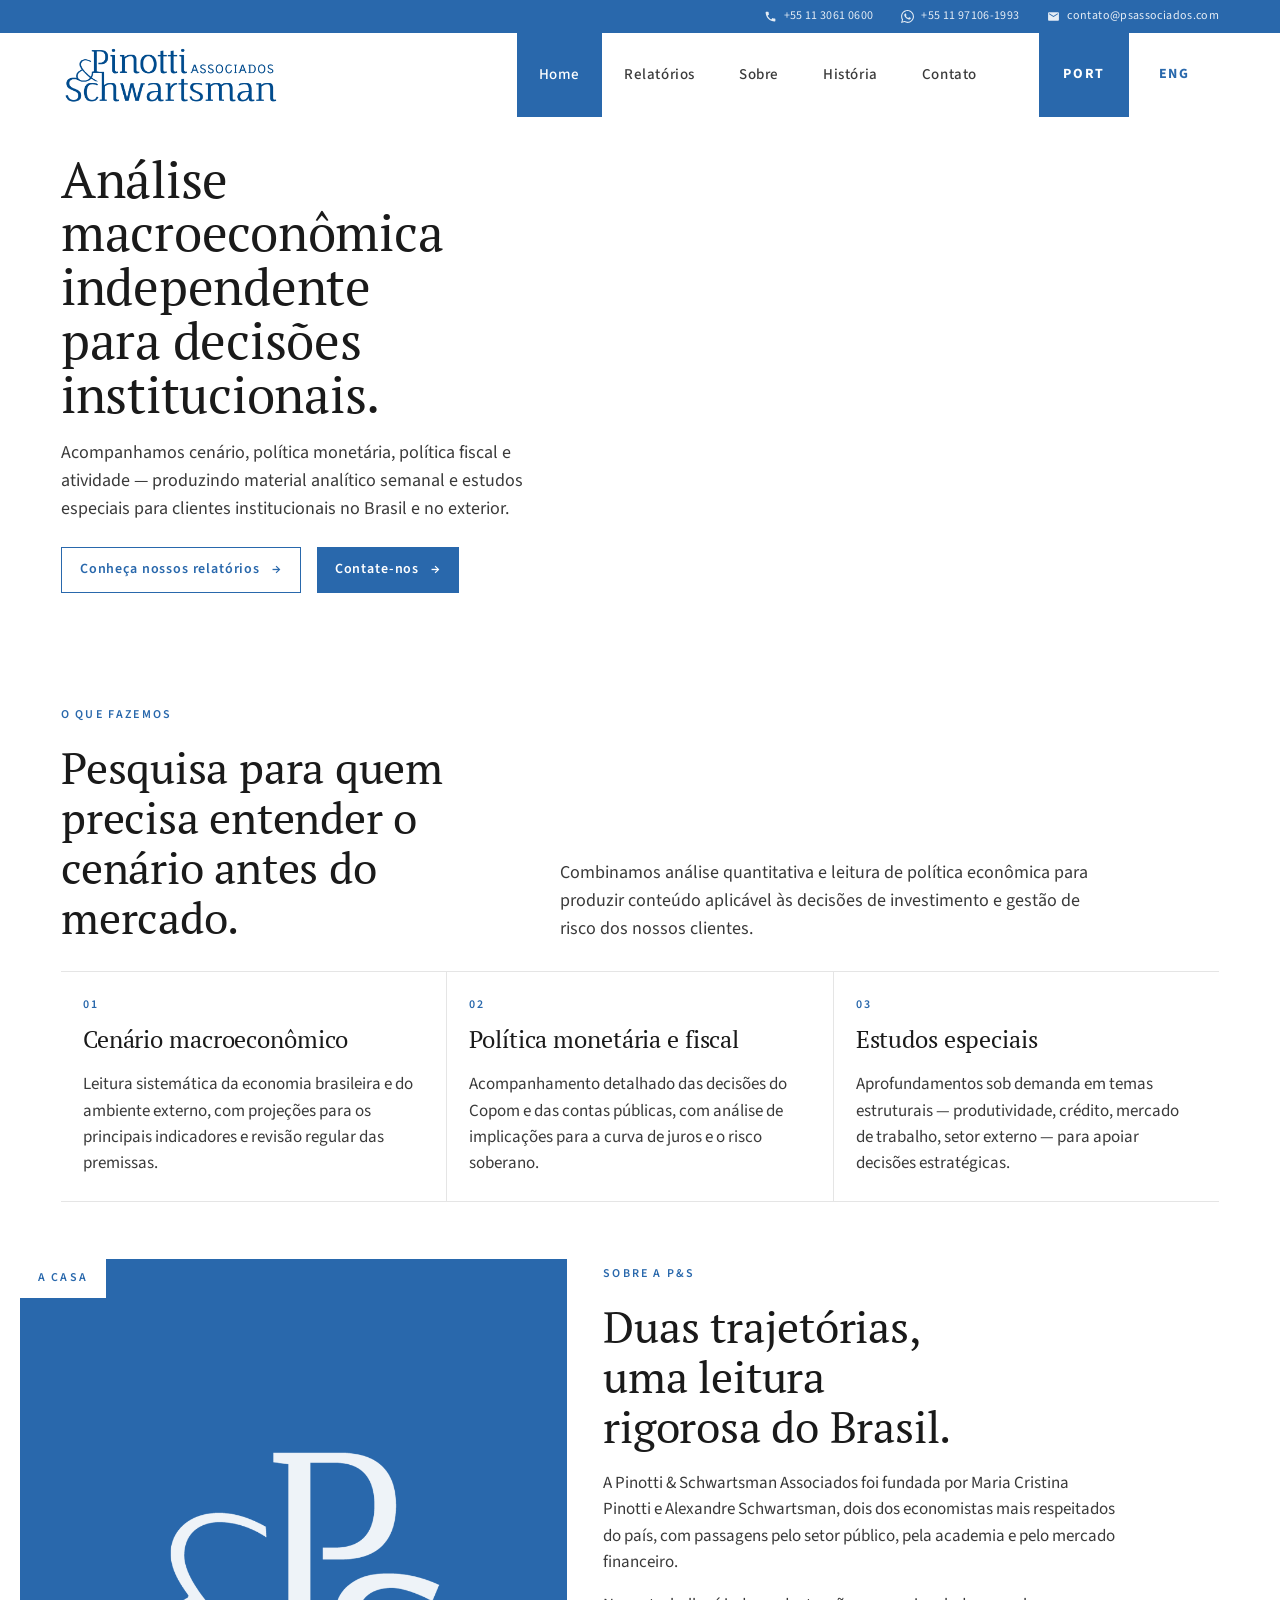
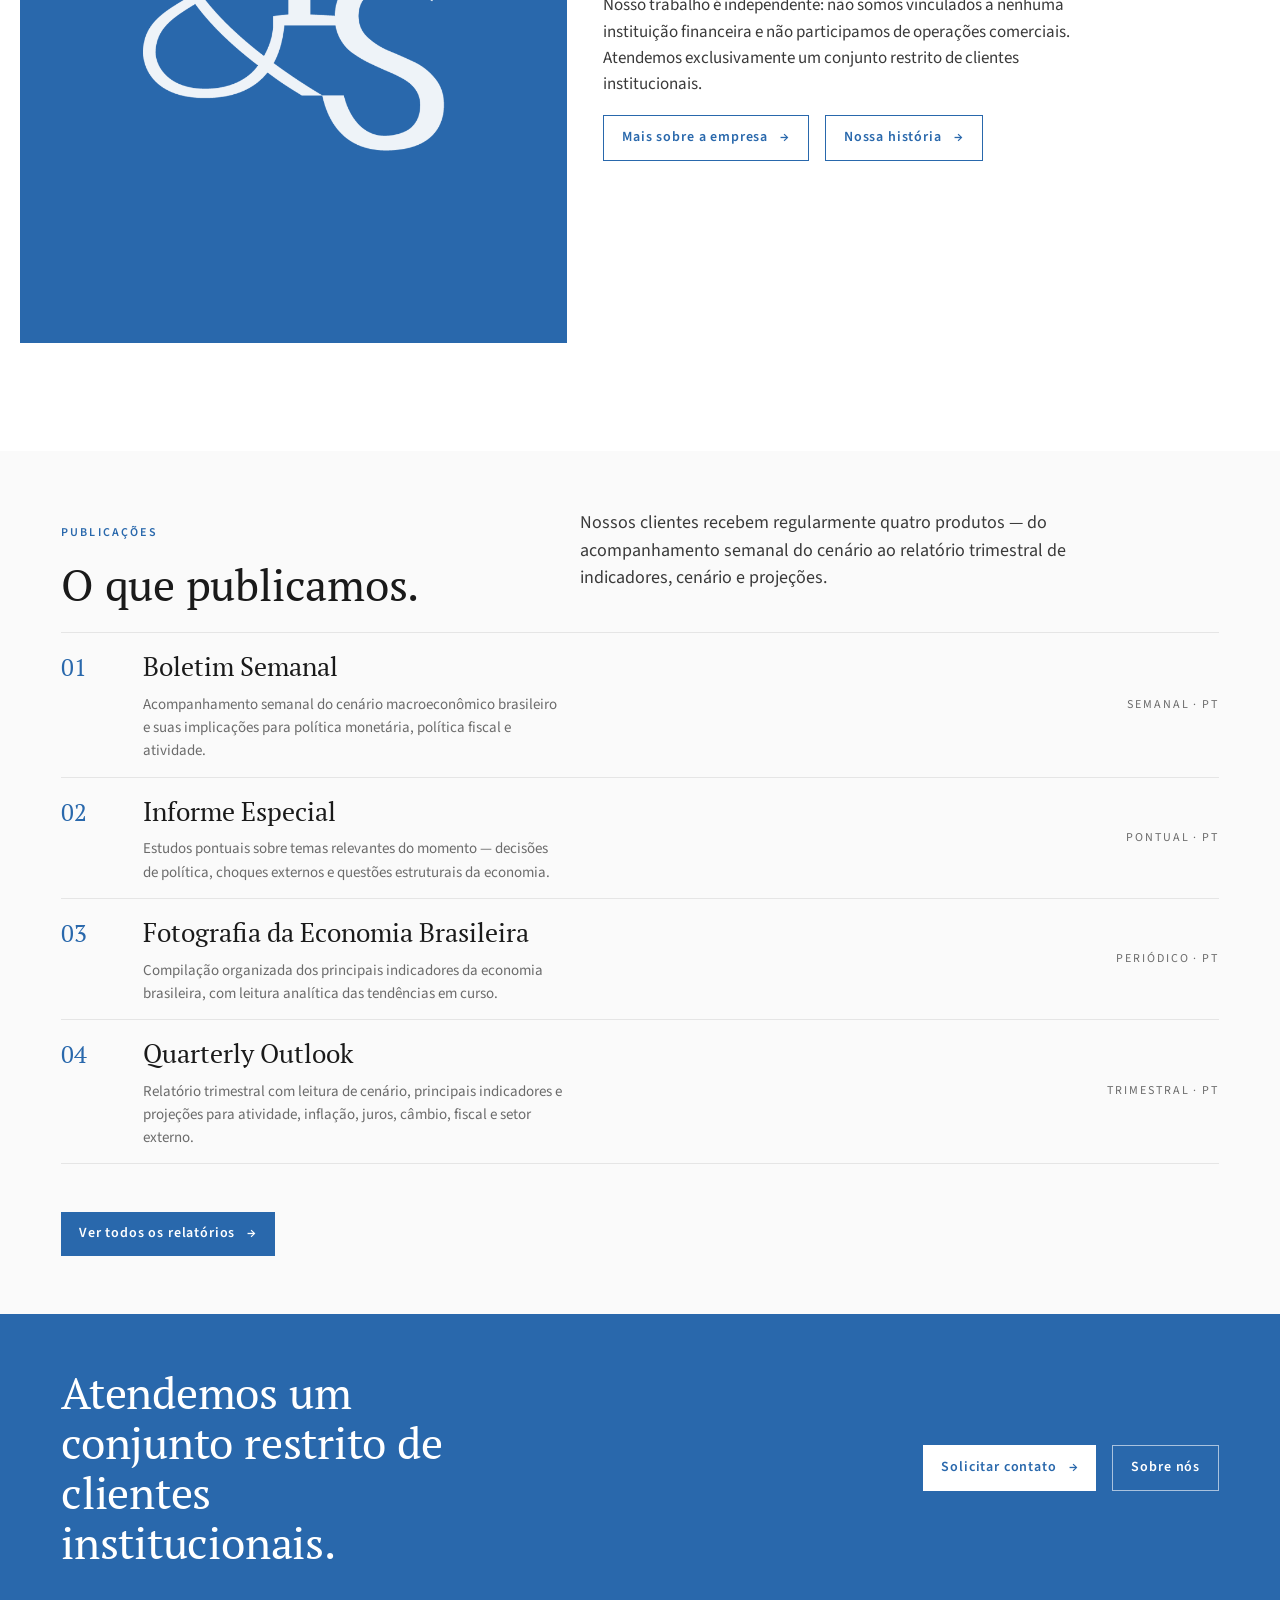
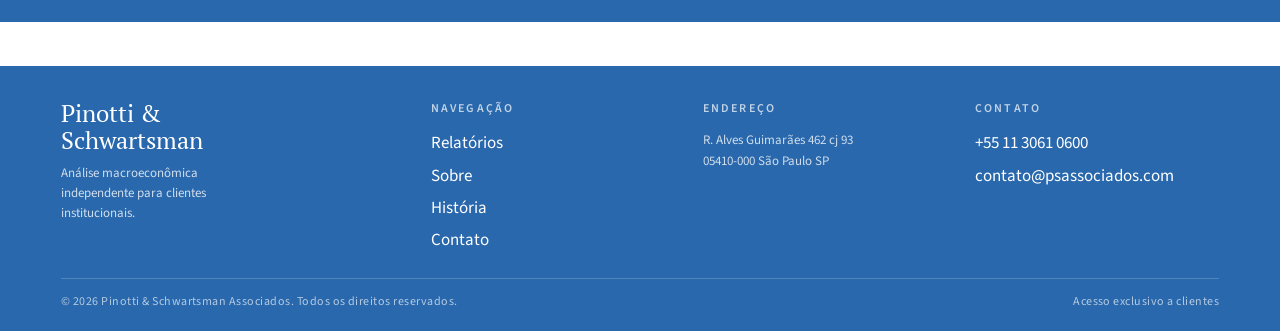
==== commit 398fa76d: "Força quebra de linha nos titulos de todas as paginas Co-Authored-By: Claude Sonnet 4.6 <noreply@ant" ====
--- a/index.html
+++ b/index.html
@@ -22,7 +22,7 @@
     <!-- HERO — capa editorial -->
     <section class="hero" data-screen-label="Hero">
       <div class="container body">
-        <h1 data-pt="Análise macroeconômica independente para decisões institucionais." data-en="Independent macroeconomic research for institutional decisions.">Análise macroeconômica independente para decisões institucionais.</h1>
+        <h1 data-pt="Análise macroeconômica independente<br>para decisões institucionais." data-en="Independent macroeconomic research<br>for institutional decisions.">Análise macroeconômica independente<br>para decisões institucionais.</h1>
         <p class="lead" data-pt="Acompanhamos cenário, política monetária, política fiscal e atividade — produzindo material analítico semanal e estudos especiais para clientes institucionais no Brasil e no exterior." data-en="We follow the cycle, monetary and fiscal policy and activity — producing weekly research and special studies for institutional clients in Brazil and abroad.">Acompanhamos cenário, política monetária, política fiscal e atividade — produzindo material analítico semanal e estudos especiais para clientes institucionais no Brasil e no exterior.</p>
         <div class="actions">
           <a class="btn ghost" href="relatorios.html"><span data-pt="Conheça nossos relatórios" data-en="Explore our research">Conheça nossos relatórios</span> <span class="arrow">→</span></a>
--- a/styles.css
+++ b/styles.css
@@ -30,6 +30,7 @@
   line-height: 1.55;
   -webkit-font-smoothing: antialiased;
   -moz-osx-font-smoothing: grayscale;
+  overflow-x: hidden;
 }
 
 a { color: inherit; text-decoration: none; }
@@ -48,10 +49,12 @@
   color: var(--ink);
   margin: 0;
   letter-spacing: -0.005em;
-}
-h1 { font-size: clamp(40px, 6vw, 72px); line-height: 1.05; }
-h2 { font-size: clamp(28px, 3.4vw, 44px); line-height: 1.15; }
-h3 { font-size: clamp(20px, 2vw, 26px); line-height: 1.25; }
+  overflow-wrap: break-word;
+  word-break: break-word;
+}
+h1 { font-size: clamp(32px, 6vw, 72px); line-height: 1.05; }
+h2 { font-size: clamp(24px, 3.4vw, 44px); line-height: 1.15; }
+h3 { font-size: clamp(18px, 2vw, 26px); line-height: 1.25; }
 
 p { margin: 0 0 1em; max-width: 64ch; }
 p.lead {
@@ -80,6 +83,32 @@
   display: block;
 }
 
+/* ---------- TOPBAR ---------- */
+.topbar {
+  background: var(--ps-blue);
+  padding: 7px 0;
+}
+.topbar .container {
+  display: flex;
+  align-items: center;
+  justify-content: flex-end;
+  gap: 28px;
+}
+.topbar a {
+  color: rgba(255,255,255,0.88);
+  font-size: 12px;
+  letter-spacing: 0.03em;
+  display: inline-flex;
+  align-items: center;
+  gap: 7px;
+  white-space: nowrap;
+  transition: color .15s;
+}
+.topbar a:hover { color: #fff; }
+@media (max-width: 700px) {
+  .topbar { display: none; }
+}
+
 /* ---------- HEADER ---------- */
 .site-header {
   background: var(--bg);
@@ -91,7 +120,7 @@
   display: flex;
   align-items: stretch;
   justify-content: space-between;
-  height: 68px;
+  height: 84px;
   gap: 24px;
 }
 .brand {
@@ -100,7 +129,7 @@
   gap: 14px;
 }
 .brand img {
-  height: 48px;
+  height: 58px;
   width: auto;
   object-fit: fill;
 }
@@ -119,7 +148,7 @@
   font-size: 15px;
   letter-spacing: 0.04em;
   color: var(--ink-2);
-  padding: 0 16px;
+  padding: 0 22px;
   display: flex;
   align-items: center;
   position: relative;
@@ -147,7 +176,7 @@
   border: 1px solid transparent;
   font: inherit;
   letter-spacing: inherit;
-  width: 80px;
+  width: 90px;
   height: auto;
   color: var(--ps-blue);
   cursor: pointer;
@@ -267,8 +296,8 @@
 }
 .page-head h1 {
   color: #fff;
-  font-size: clamp(44px, 6vw, 80px);
-  max-width: 18ch;
+  font-size: clamp(18px, 2.6vw, 38px);
+  max-width: none;
 }
 .page-head .meta {
   display: flex;
@@ -296,12 +325,14 @@
   .nav .lang { display: none; }
   .nav.open { display: flex; padding: 0; }
   .nav a {
-    padding: 18px 24px;
+    padding: 20px 28px;
     justify-content: flex-start;
     width: 100%;
     color: #fff;
     border-bottom: 1px solid rgba(255,255,255,0.18);
     background: var(--ps-blue);
+    font-size: 16px;
+    letter-spacing: 0.03em;
   }
   .nav a:hover,
   .nav a.active {
@@ -314,8 +345,8 @@
     justify-content: center;
     background: var(--ps-blue);
     border: 0;
-    width: 44px;
-    height: 44px;
+    width: 52px;
+    height: 52px;
     cursor: pointer;
     padding: 0;
     align-self: center;
@@ -339,9 +370,9 @@
   .menu-toggle span::before { top: -6px; }
   .menu-toggle span::after  { top: 6px; }
 
-  .site-header .row { height: 64px; }
+  .site-header .row { height: 72px; }
   .brand { margin-left: 12px; }
-  .brand img { content: url("assets/ps-icon.png"); height: 40px; }
+  .brand img { content: url("assets/ps-icon.png"); height: 46px; }
   .lang-toggle { display: none !important; }
   .menu-toggle {
     display: inline-flex;
@@ -349,8 +380,8 @@
     justify-content: center;
     background: var(--ps-blue);
     border: 0;
-    width: 44px;
-    height: 44px;
+    width: 52px;
+    height: 52px;
     cursor: pointer;
     padding: 0;
     align-self: center;
@@ -370,10 +401,10 @@
   }
   .nav.open .lang-mobile button {
     width: auto;
-    padding: 6px 16px;
-    font-size: 11px;
-    border: 1px solid transparent;
-    background: var(--ps-blue);
+    padding: 10px 24px;
+    font-size: 13px;
+    border: 1px solid rgba(255,255,255,0.4);
+    background: transparent;
     color: #fff;
   }
   .nav.open .lang-mobile button.on {
@@ -599,7 +630,7 @@
   padding: clamp(24px, 3vw, 36px) 0 clamp(30px, 4vw, 50px);
 }
 .hero h1 {
-  font-size: clamp(48px, 6vw, 84px);
+  font-size: clamp(24px, 4vw, 58px);
   max-width: 16ch;
   margin-bottom: 18px;
 }
@@ -882,6 +913,7 @@
       flex-direction: column;
       gap: 18px;
       box-shadow: 0 1px 0 rgba(0,0,0,0.02);
+      overflow: hidden;
     }
     .report .cover .top {
       display: flex;
@@ -929,7 +961,7 @@
     .report .cover .bottom-bar {
       height: 8px;
       background: var(--ps-blue);
-      margin: 0 -28px -28px;
+      margin: 0 -20px -20px;
     }
 
     .report .meta {
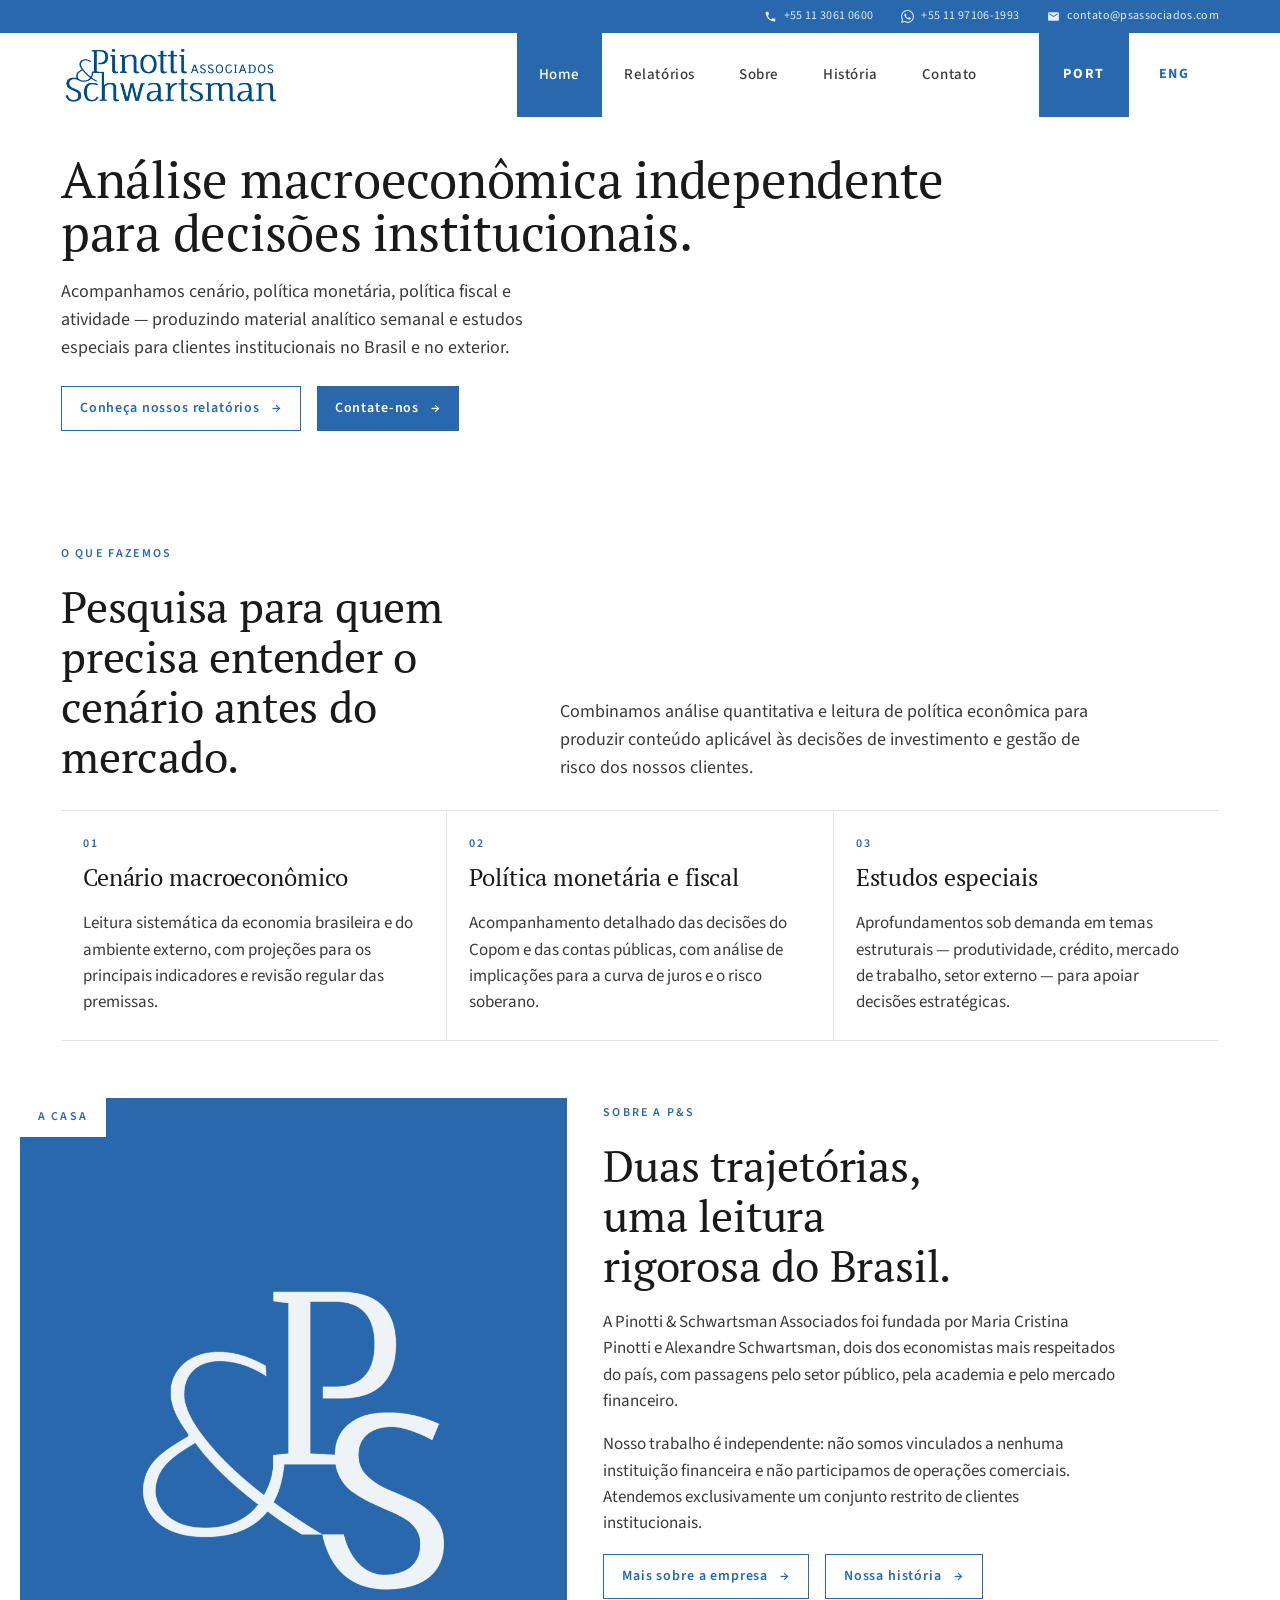
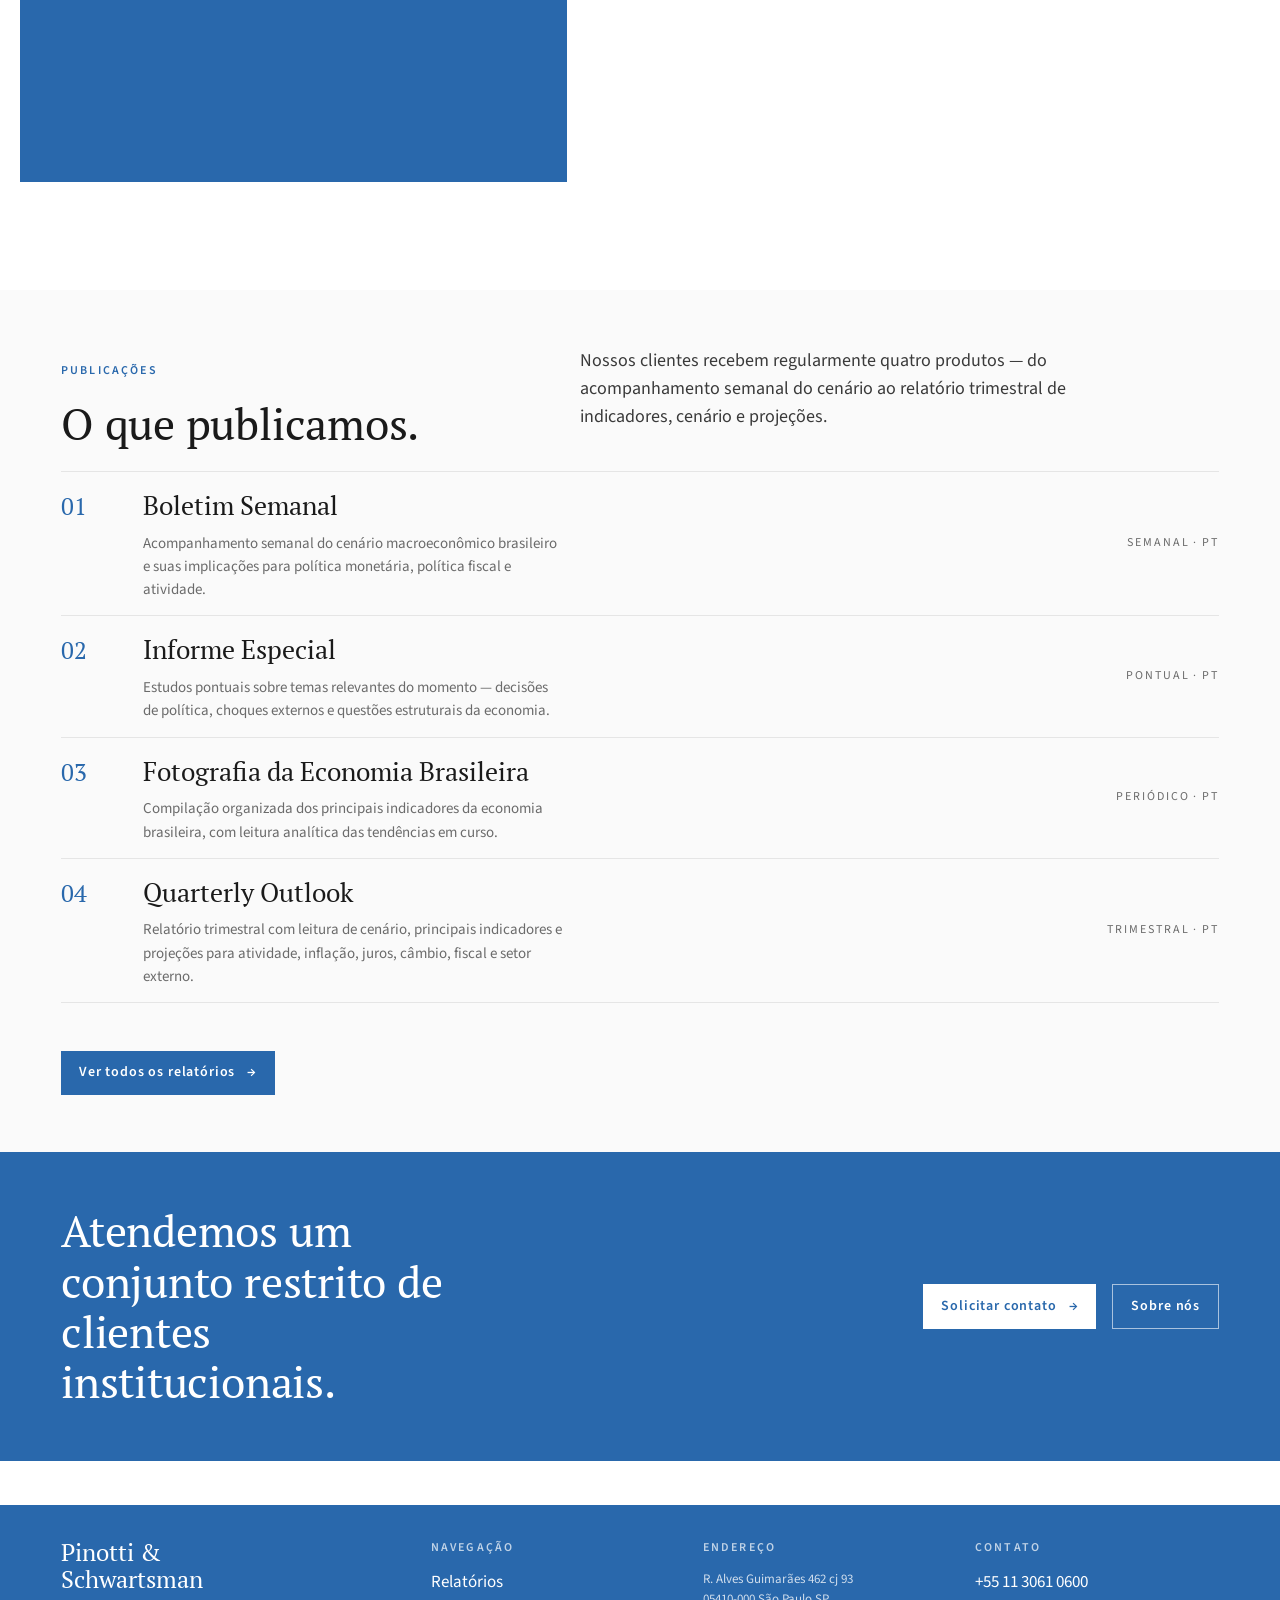
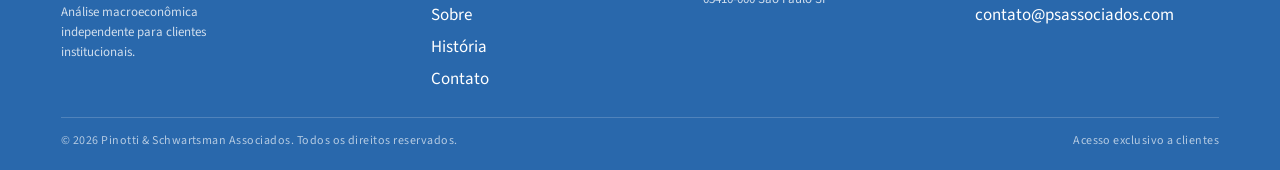
==== commit d4cf75e0: "Titulos em exatamente duas linhas com quebra controlada Usa dois spans com display:block em cada h1 " ====
--- a/index.html
+++ b/index.html
@@ -22,7 +22,10 @@
     <!-- HERO — capa editorial -->
     <section class="hero" data-screen-label="Hero">
       <div class="container body">
-        <h1 data-pt="Análise macroeconômica independente<br>para decisões institucionais." data-en="Independent macroeconomic research<br>for institutional decisions.">Análise macroeconômica independente<br>para decisões institucionais.</h1>
+        <h1>
+          <span data-pt="Análise macroeconômica independente" data-en="Independent macroeconomic research">Análise macroeconômica independente</span>
+          <span data-pt="para decisões institucionais." data-en="for institutional decisions.">para decisões institucionais.</span>
+        </h1>
         <p class="lead" data-pt="Acompanhamos cenário, política monetária, política fiscal e atividade — produzindo material analítico semanal e estudos especiais para clientes institucionais no Brasil e no exterior." data-en="We follow the cycle, monetary and fiscal policy and activity — producing weekly research and special studies for institutional clients in Brazil and abroad.">Acompanhamos cenário, política monetária, política fiscal e atividade — produzindo material analítico semanal e estudos especiais para clientes institucionais no Brasil e no exterior.</p>
         <div class="actions">
           <a class="btn ghost" href="relatorios.html"><span data-pt="Conheça nossos relatórios" data-en="Explore our research">Conheça nossos relatórios</span> <span class="arrow">→</span></a>
--- a/styles.css
+++ b/styles.css
@@ -299,6 +299,8 @@
   font-size: clamp(18px, 2.6vw, 38px);
   max-width: none;
 }
+.page-head h1 span,
+.hero h1 span { display: block; }
 .page-head .meta {
   display: flex;
   gap: 20px;
@@ -631,7 +633,7 @@
 }
 .hero h1 {
   font-size: clamp(24px, 4vw, 58px);
-  max-width: 16ch;
+  max-width: none;
   margin-bottom: 18px;
 }
 .hero .lead {
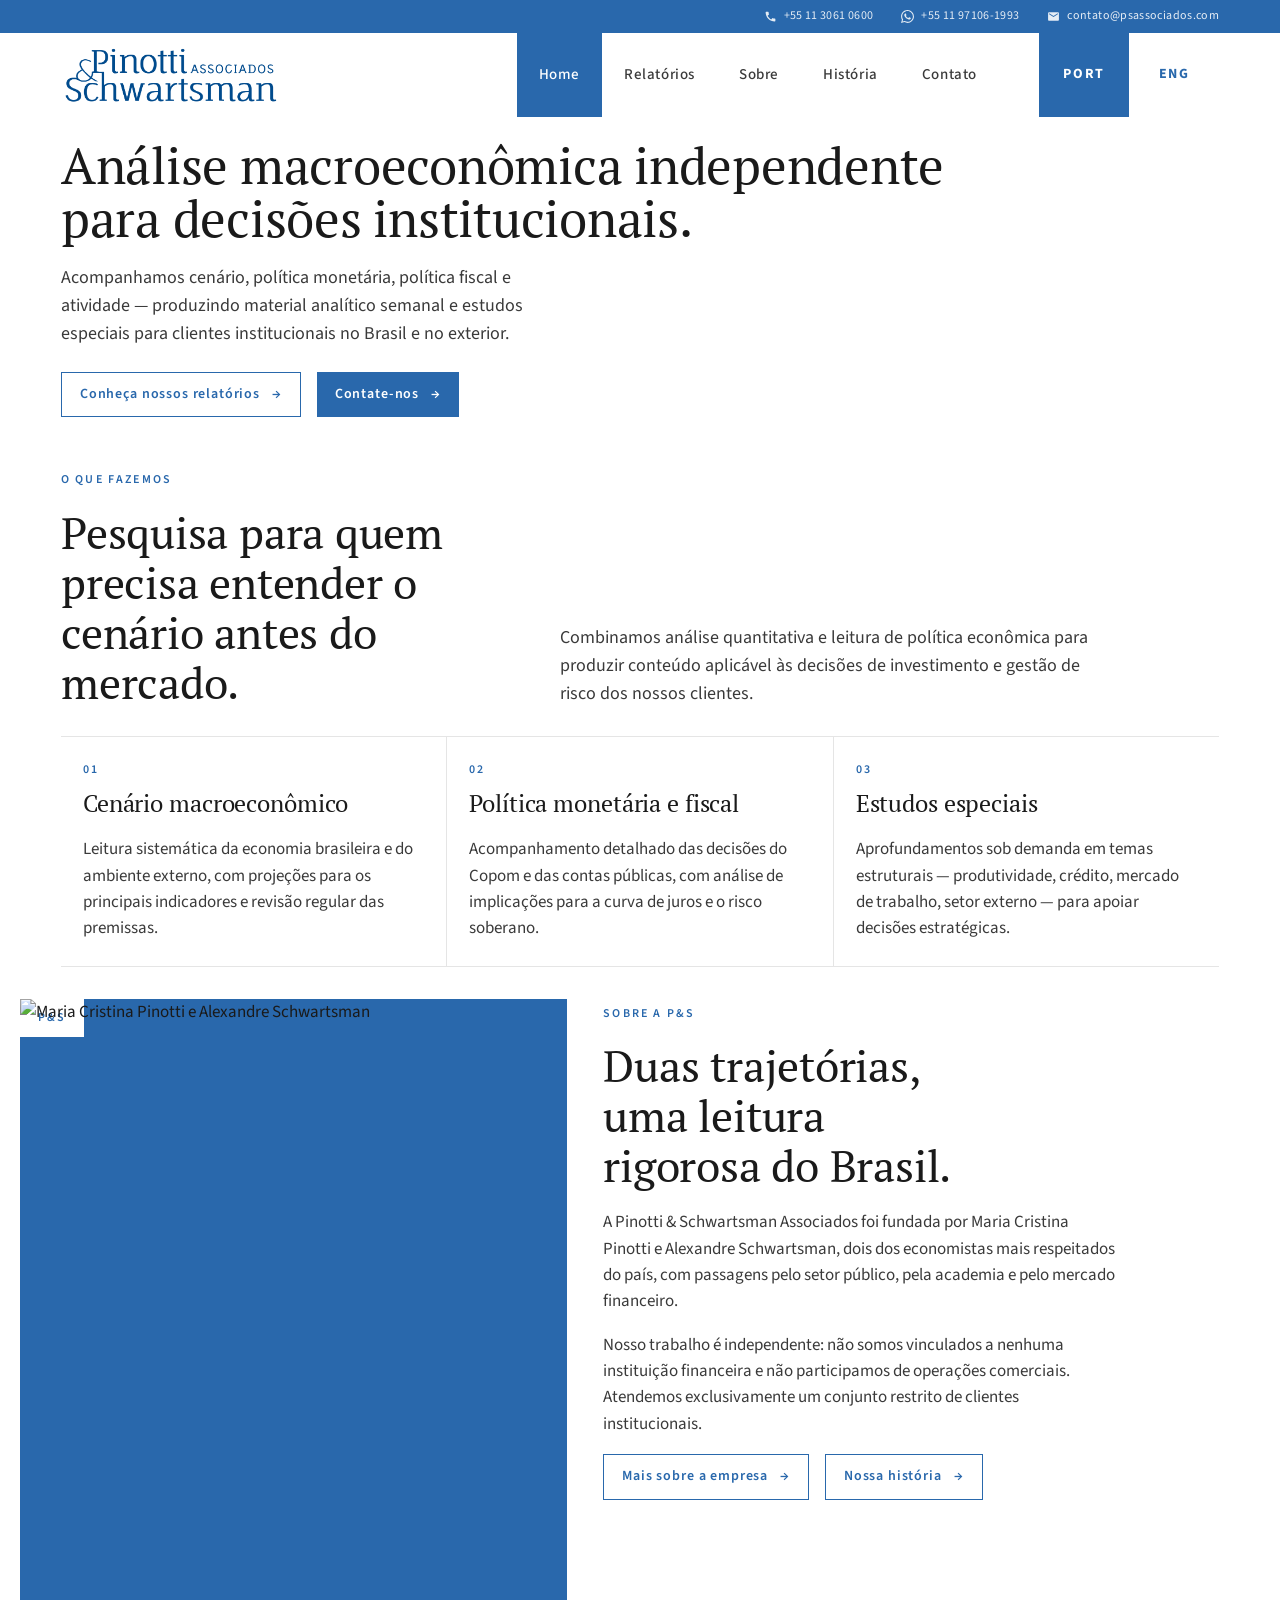
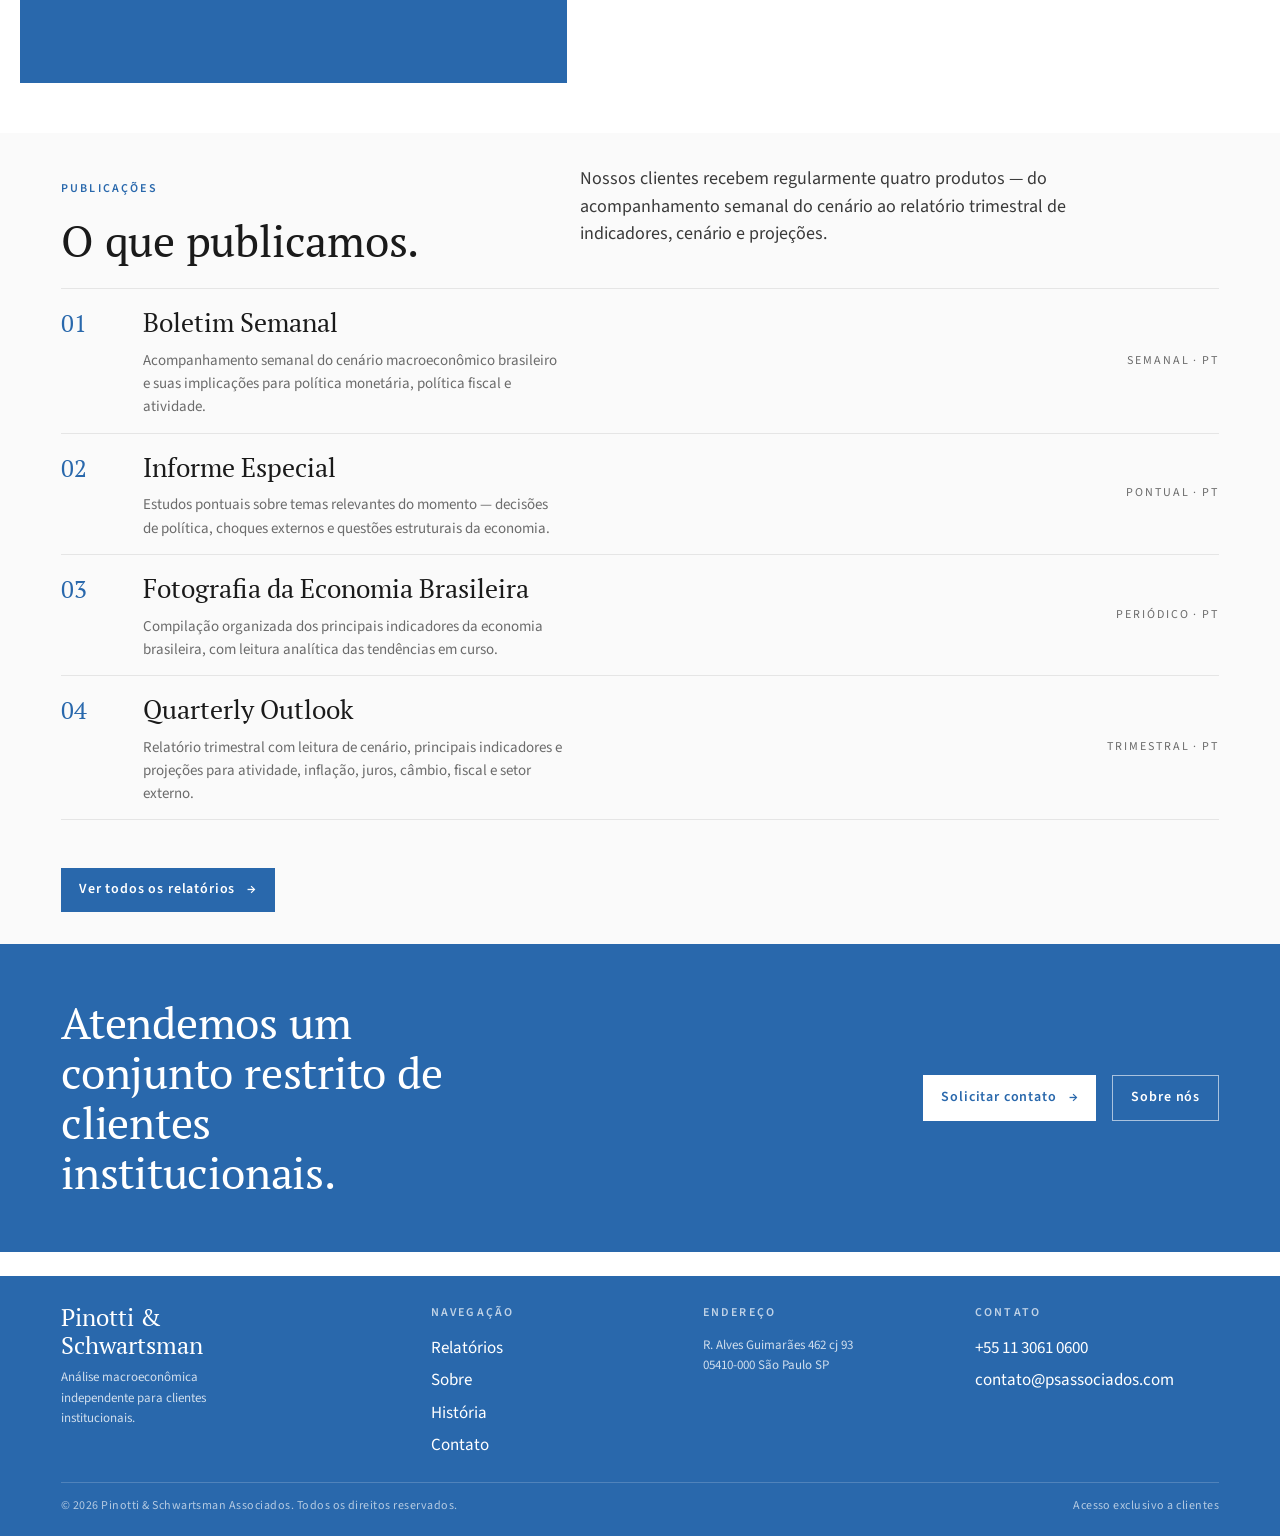
==== commit b30e6aa9: "Múltiplos ajustes: barras cinzas, fotos, texto institucional - historia.html: remove barrinhas cinza" ====
--- a/index.html
+++ b/index.html
@@ -67,8 +67,8 @@
     <section class="container section" data-screen-label="Sobre — preview">
       <div class="about-block">
         <div class="visual">
-          <span class="label-tag" data-pt="A casa" data-en="The firm">A casa</span>
-          <div class="ps"><img src="assets/ps-icon.png" alt="" aria-hidden="true" /></div>
+          <span class="label-tag" data-pt="P&amp;S" data-en="P&amp;S">P&amp;S</span>
+          <img class="visual-photo" src="assets/alex e cristina.jpg" alt="Maria Cristina Pinotti e Alexandre Schwartsman" />
         </div>
         <div class="copy">
           <span class="eyebrow" data-pt="Sobre a P&S" data-en="About P&S">Sobre a P&amp;S</span>
--- a/styles.css
+++ b/styles.css
@@ -197,8 +197,8 @@
 .site-footer {
   background: var(--ps-blue);
   color: #fff;
-  margin-top: 44px;
-  padding: 34px 0 20px;
+  margin-top: 24px;
+  padding: 28px 0 20px;
 }
 .site-footer .grid {
   display: grid;
@@ -271,7 +271,7 @@
 .btn .arrow { font-family: var(--sans); }
 
 .section {
-  padding: clamp(34px, 4.5vw, 58px) 0;
+  padding: clamp(20px, 2.5vw, 36px) 0;
 }
 .section + .section { padding-top: 0; }
 
@@ -288,7 +288,7 @@
 .page-head {
   background: var(--ps-blue);
   color: #fff;
-  padding: clamp(38px, 5vw, 62px) 0 clamp(30px, 4vw, 48px);
+  padding: clamp(14px, 1.8vw, 22px) 0 clamp(12px, 1.5vw, 18px);
   margin-bottom: 0;
 }
 .page-head .eyebrow {
@@ -307,7 +307,7 @@
   font-size: 13px;
   letter-spacing: 0.06em;
   color: rgba(255,255,255,0.75);
-  margin-top: 20px;
+  margin-top: 10px;
 }
 
 /* ---------- RESPONSIVE ---------- */
@@ -422,7 +422,7 @@
   display: grid;
   grid-template-columns: 1fr 1.4fr;
   gap: 36px;
-  padding: clamp(34px, 4.5vw, 58px) var(--gutter);
+  padding: clamp(14px, 2vw, 24px) var(--gutter);
   align-items: start;
 }
 .history-intro h2 {
@@ -440,19 +440,22 @@
 }
 .history-band {
   background: #fafafa;
-  padding: clamp(34px, 4.5vw, 54px) 0;
+  padding: clamp(14px, 2vw, 24px) 0;
 }
 .history-timeline {
   display: grid;
   grid-template-columns: repeat(3, 1fr);
-  gap: 1px;
-  background: var(--line);
+  gap: 0;
   border-top: 1px solid var(--line);
   border-bottom: 1px solid var(--line);
 }
 .history-timeline article {
   background: #fafafa;
   padding: 24px 22px;
+  border-right: 1px solid var(--line);
+}
+.history-timeline article:last-child {
+  border-right: none;
 }
 .history-timeline .num {
   display: inline-block;
@@ -475,8 +478,8 @@
   grid-template-columns: 0.8fr 1.4fr;
   gap: 36px;
   align-items: center;
-  padding-top: clamp(34px, 4.5vw, 58px);
-  padding-bottom: clamp(34px, 4.5vw, 54px);
+  padding-top: clamp(14px, 2vw, 24px);
+  padding-bottom: clamp(14px, 2vw, 24px);
 }
 .history-legacy h2 {
   max-width: 18ch;
@@ -500,8 +503,8 @@
   display: grid;
   grid-template-columns: 1fr 1.4fr;
   gap: 36px;
-  padding-top: clamp(34px, 4.5vw, 58px);
-  padding-bottom: clamp(34px, 4.5vw, 54px);
+  padding-top: clamp(14px, 2vw, 24px);
+  padding-bottom: clamp(14px, 2vw, 24px);
 }
 .history-profile-head h2 {
   max-width: 18ch;
@@ -516,7 +519,7 @@
 }
 .history-chapters {
   background: #fafafa;
-  padding: clamp(34px, 4.5vw, 54px) 0;
+  padding: clamp(14px, 2vw, 24px) 0;
 }
 .history-chapters-head {
   display: grid;
@@ -558,7 +561,7 @@
 }
 .history-chronology {
   background: #fafafa;
-  padding: clamp(34px, 4.5vw, 54px) 0;
+  padding: clamp(14px, 2vw, 24px) 0;
 }
 .history-chronology .container {
   display: grid;
@@ -629,7 +632,7 @@
 
 /* ---------- HOME ---------- */
 .hero {
-  padding: clamp(24px, 3vw, 36px) 0 clamp(30px, 4vw, 50px);
+  padding: clamp(14px, 2vw, 22px) 0 clamp(14px, 2vw, 22px);
 }
 .hero h1 {
   font-size: clamp(24px, 4vw, 58px);
@@ -653,7 +656,7 @@
   flex-wrap: wrap;
 }
 
-.services { padding-top: clamp(34px, 4.5vw, 58px); }
+.services { padding-top: clamp(16px, 2vw, 28px); }
 .services .head {
   display: grid;
   grid-template-columns: 1fr 1.4fr;
@@ -701,17 +704,13 @@
   position: relative;
   overflow: hidden;
 }
-.about-block .visual .ps {
+.about-block .visual .visual-photo {
   position: absolute;
   inset: 0;
-  display: flex;
-  align-items: center;
-  justify-content: center;
-}
-.about-block .visual .ps img {
-  width: 64%;
-  filter: brightness(0) invert(1);
-  opacity: 0.92;
+  width: 100%;
+  height: 100%;
+  object-fit: cover;
+  object-position: center top;
 }
 .about-block .visual .label-tag {
   position: absolute;
@@ -730,8 +729,8 @@
 
 .reports-strip {
   background: #fafafa;
-  padding: clamp(34px, 4.5vw, 58px) 0;
-  margin-top: clamp(30px, 4vw, 50px);
+  padding: clamp(18px, 2.5vw, 36px) 0;
+  margin-top: clamp(10px, 1.5vw, 18px);
 }
 .reports-strip .head {
   display: grid;
@@ -813,7 +812,7 @@
       display: grid;
       grid-template-columns: 1fr 1.4fr;
       gap: 36px;
-      padding: clamp(34px, 4.5vw, 58px) 0;
+      padding: clamp(14px, 2vw, 24px) 0;
       align-items: start;
     }
     .intro .meta { font-size: 14px; color: var(--muted); letter-spacing: 0.04em; }
@@ -821,7 +820,7 @@
     .intro p { color: var(--ink-2); }
     .pillars {
       background: #fafafa;
-      padding: clamp(34px, 4.5vw, 58px) 0;
+      padding: clamp(14px, 2vw, 24px) 0;
     }
     .pillars .grid {
       display: grid;
@@ -849,7 +848,7 @@
     .quote-block {
       background: var(--ps-blue);
       color: #fff;
-      padding: clamp(34px, 4.5vw, 58px) 0;
+      padding: clamp(18px, 2.5vw, 32px) 0;
     }
     .quote-block .container {
       display: grid;
@@ -894,17 +893,16 @@
 
 /* ---------- RELATORIOS PAGE ---------- */
     .reports {
-      padding: clamp(34px, 4.5vw, 58px) 0;
+      padding: clamp(14px, 2vw, 24px) 0;
     }
     .report {
       display: grid;
       grid-template-columns: 5fr 7fr;
       gap: 32px;
-      padding: clamp(24px, 3.5vw, 42px) 0;
+      padding: clamp(14px, 2vw, 26px) 0;
       border-bottom: 1px solid var(--line);
       align-items: start;
     }
-    .report:first-of-type { border-top: 1px solid var(--line); }
     .report .cover {
       background: #fff;
       border: 1px solid var(--line);
@@ -925,7 +923,7 @@
       margin: -20px -20px 0;
     }
     .report .cover .date {
-      background: var(--ps-blue);
+      background: var(--rc, var(--ps-blue));
       color: #fff;
       padding: 12px 18px;
       font-size: 14px;
@@ -933,7 +931,7 @@
       letter-spacing: 0.06em;
     }
     .report .cover .pg {
-      background: var(--ps-blue);
+      background: var(--rc, var(--ps-blue));
       color: #fff;
       padding: 12px 14px;
       font-size: 13px;
@@ -942,6 +940,7 @@
     .report .cover .ps-mark {
       width: 64px;
       opacity: 1;
+      filter: var(--rf, none);
     }
     .report .cover h3 {
       font-family: var(--serif);
@@ -953,16 +952,21 @@
       font-family: var(--serif);
       font-style: italic;
       font-size: 16px;
-      color: var(--ps-blue);
+      color: var(--rc, var(--ps-blue));
     }
     .report .cover .stripes {
       flex: 1;
-      background: repeating-linear-gradient(0deg, var(--line) 0 1px, transparent 1px 14px);
-      margin-top: 12px;
-    }
+      overflow: hidden;
+      margin-top: 10px;
+      font-family: var(--sans);
+      font-size: 13px;
+      line-height: 1.6;
+      color: var(--ink-2);
+    }
+    .cover-text { margin: 0; }
     .report .cover .bottom-bar {
       height: 8px;
-      background: var(--ps-blue);
+      background: var(--rc, var(--ps-blue));
       margin: 0 -20px -20px;
     }
 
@@ -987,7 +991,7 @@
       font-size: 14px;
       letter-spacing: 0.12em;
       text-transform: uppercase;
-      color: var(--ps-blue);
+      color: var(--rc, var(--ps-blue));
       margin-bottom: 8px;
       display: block;
     }
@@ -1000,7 +1004,7 @@
       font-family: var(--serif);
       font-style: italic;
       font-size: clamp(18px, 1.5vw, 22px);
-      color: var(--ps-blue);
+      color: var(--rc, var(--ps-blue));
       margin-bottom: 16px;
     }
     .report .body p { color: var(--ink-2); }
@@ -1017,6 +1021,57 @@
       padding: 6px 12px;
       border: 1px solid var(--line);
       color: var(--ink-2);
+    }
+
+    /* --- Últimos relatórios --- */
+    .report .body .latest-wrap {
+      margin-top: 28px;
+      padding-top: 22px;
+      border-top: 1px solid var(--line);
+    }
+    .report .body .latest-label {
+      display: block;
+      font-size: 11px;
+      font-weight: 600;
+      letter-spacing: 0.12em;
+      text-transform: uppercase;
+      color: var(--muted);
+      margin-bottom: 14px;
+    }
+    .report .body .latest-list {
+      list-style: none;
+      padding: 0;
+      margin: 0;
+      display: flex;
+      flex-direction: column;
+      gap: 18px;
+    }
+    .report .body .latest-entry { list-style: none; display: flex; flex-direction: column; gap: 5px; }
+    .report .body .latest-entry-header {
+      display: flex;
+      align-items: baseline;
+      gap: 10px;
+    }
+    .report .body .latest-row-date {
+      font-size: 11px;
+      font-weight: 600;
+      letter-spacing: 0.05em;
+      color: var(--rc, var(--ps-blue));
+      white-space: nowrap;
+      flex-shrink: 0;
+    }
+    .report .body .latest-row-title {
+      font-family: var(--serif);
+      font-size: 15px;
+      font-weight: 700;
+      color: var(--ink);
+      line-height: 1.2;
+    }
+    .report .body .latest-row-excerpt {
+      font-size: 13px;
+      line-height: 1.6;
+      color: var(--ink-2);
+      margin: 0;
     }
 
     .access {
@@ -1176,3 +1231,76 @@
       .form-grid { grid-template-columns: 1fr; }
     }
 
+/* ---------- SOBRE — SÓCIOS ---------- */
+.partners {
+  display: grid;
+  grid-template-columns: 1fr 1fr;
+  gap: 1px;
+  background: var(--line);
+  border-top: 1px solid var(--line);
+  border-bottom: 1px solid var(--line);
+  margin-top: 18px;
+}
+.partner {
+  background: var(--bg);
+  padding: 22px 22px;
+}
+.partner-name {
+  font-family: var(--serif);
+  font-size: clamp(20px, 1.8vw, 26px);
+  font-weight: 400;
+  color: var(--ink);
+  margin-bottom: 4px;
+}
+.partner-role {
+  display: block;
+  font-size: 12px;
+  letter-spacing: 0.12em;
+  text-transform: uppercase;
+  color: var(--ps-blue);
+  font-weight: 600;
+  margin-bottom: 12px;
+}
+.partner p { color: var(--ink-2); margin: 0 0 6px; font-size: 15px; max-width: none; }
+@media (max-width: 600px) { .partners { grid-template-columns: 1fr; } }
+
+/* ---------- HISTÓRIA — CITAÇÕES ---------- */
+.quotes-section {
+  padding-top: clamp(16px, 2vw, 28px);
+  padding-bottom: clamp(16px, 2vw, 28px);
+}
+.quotes-grid {
+  display: grid;
+  grid-template-columns: 1fr 1fr;
+  gap: 28px;
+}
+.quote-card {
+  border-top: 3px solid var(--ps-blue);
+  padding-top: 18px;
+}
+.quote-card blockquote {
+  font-family: var(--serif);
+  font-size: clamp(17px, 1.4vw, 21px);
+  line-height: 1.45;
+  color: var(--ink);
+  margin: 0 0 14px;
+}
+.quote-card .attrib {
+  font-size: 12px;
+  letter-spacing: 0.1em;
+  text-transform: uppercase;
+  font-weight: 600;
+  color: var(--muted);
+}
+@media (max-width: 600px) { .quotes-grid { grid-template-columns: 1fr; } }
+
+/* ---------- SOBRE — intro sem h2 gigante ---------- */
+.intro-section {
+  padding-top: clamp(14px, 2vw, 24px);
+  padding-bottom: clamp(14px, 2vw, 24px);
+}
+.partner-section {
+  padding-top: clamp(14px, 2vw, 24px);
+  padding-bottom: clamp(14px, 2vw, 24px);
+}
+
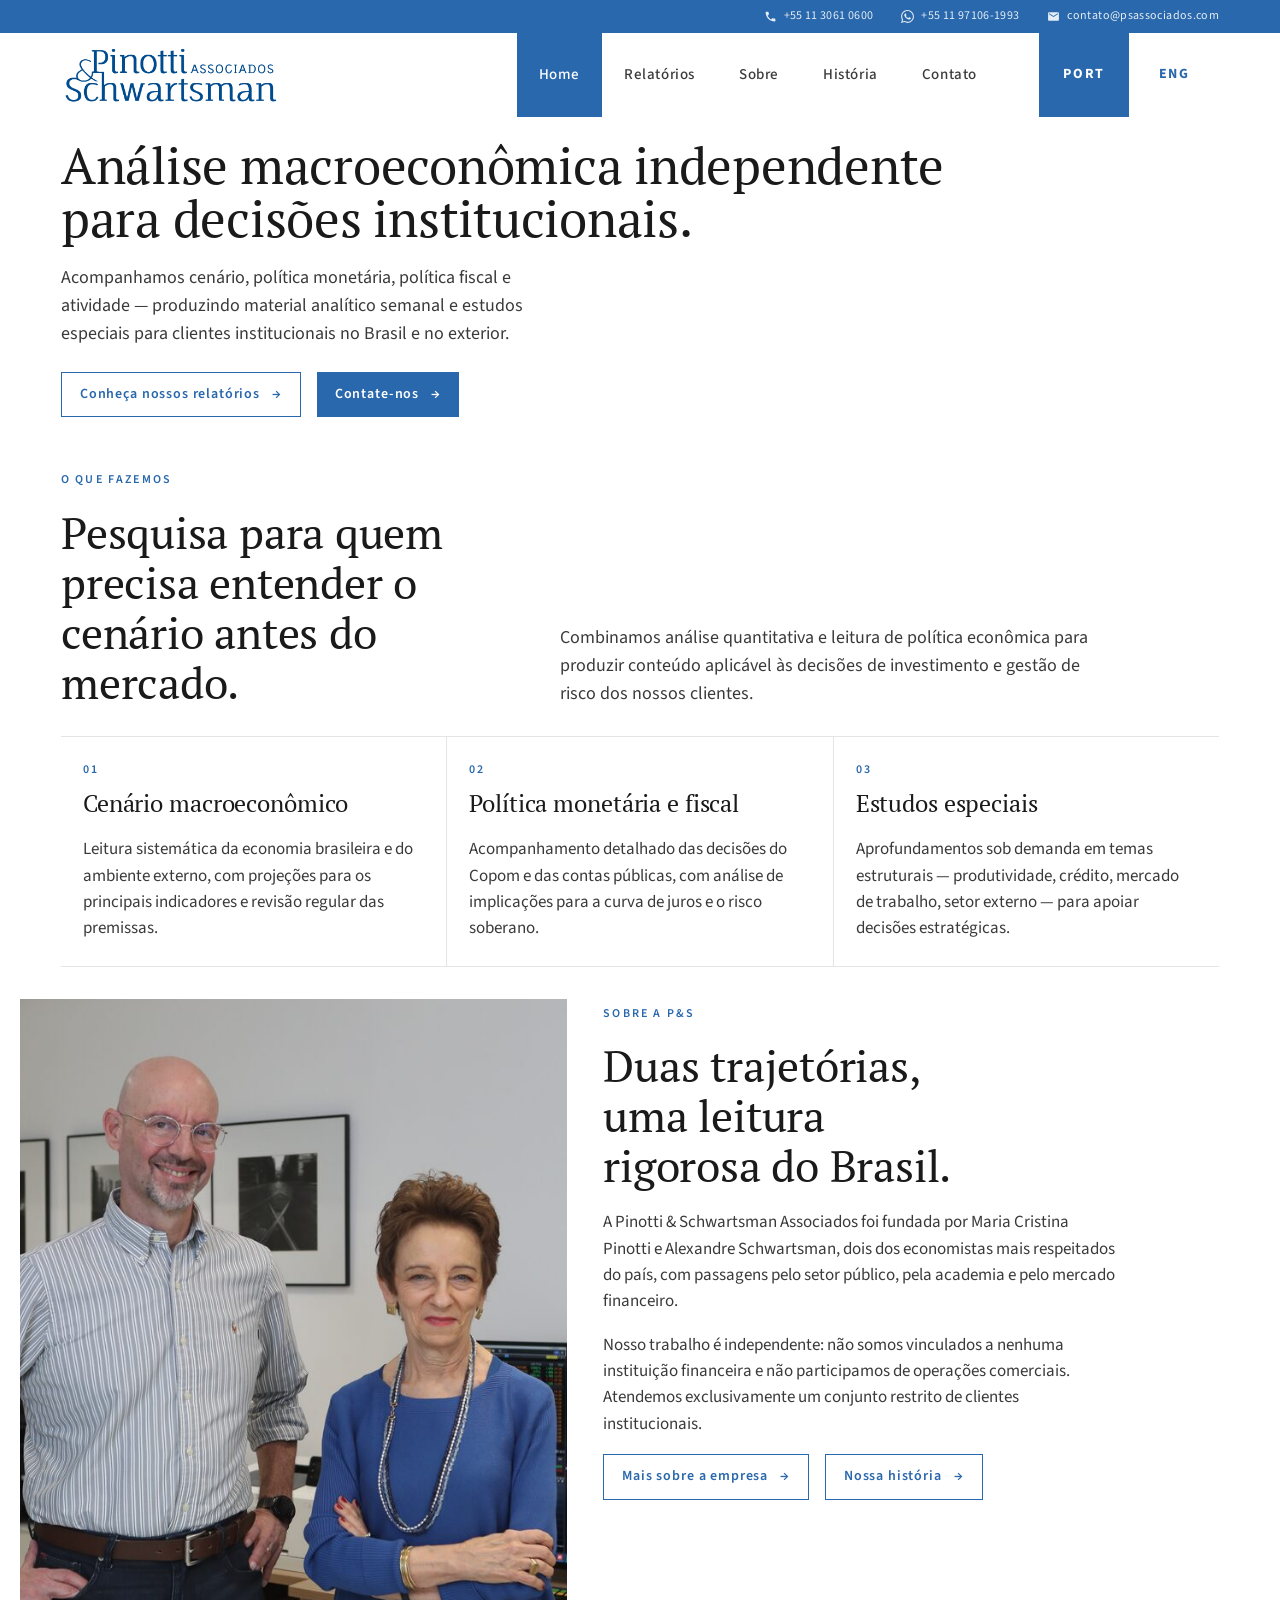
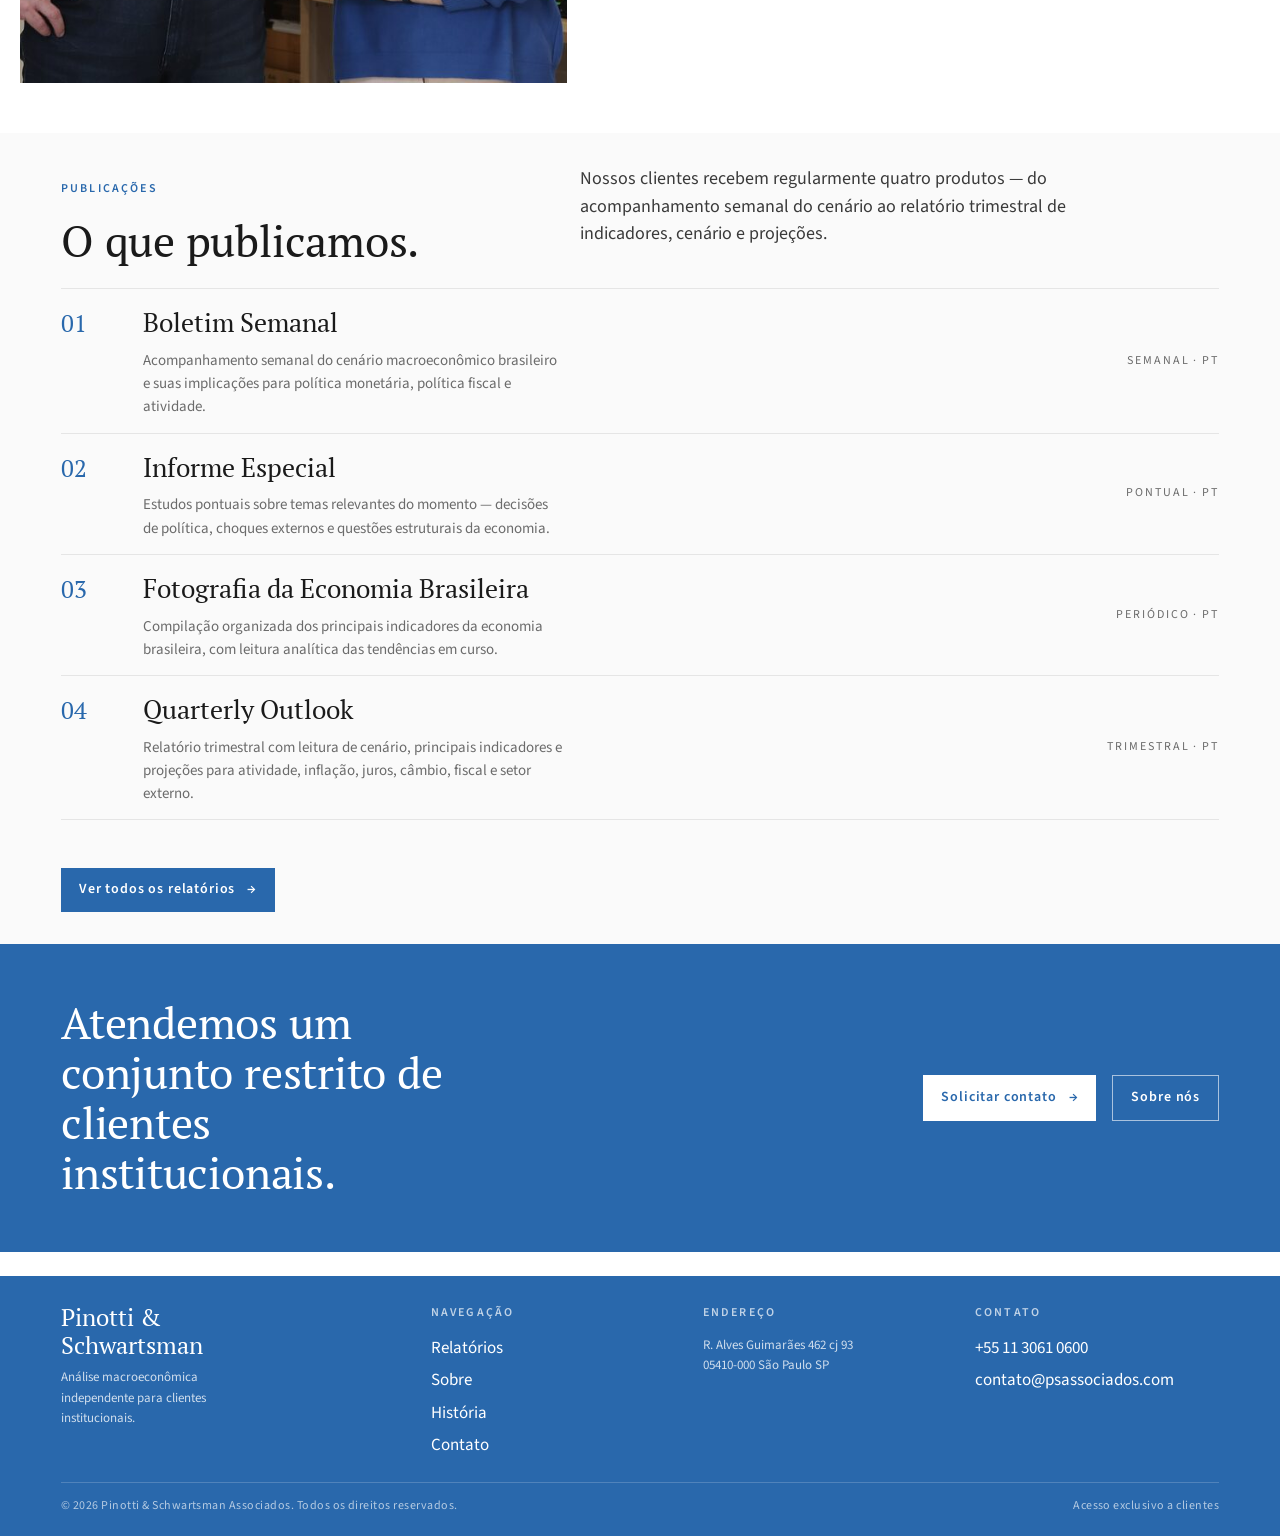
==== commit 0ca7b7ad: "Corrige nome do arquivo de foto (remove espaço) alex e cristina.jpg → alex-e-cristina.jpg; atualiza " ====
--- a/index.html
+++ b/index.html
@@ -68,7 +68,7 @@
       <div class="about-block">
         <div class="visual">
           <span class="label-tag" data-pt="P&amp;S" data-en="P&amp;S">P&amp;S</span>
-          <img class="visual-photo" src="assets/alex e cristina.jpg" alt="Maria Cristina Pinotti e Alexandre Schwartsman" />
+          <img class="visual-photo" src="assets/alex-e-cristina.jpg" alt="Maria Cristina Pinotti e Alexandre Schwartsman" />
         </div>
         <div class="copy">
           <span class="eyebrow" data-pt="Sobre a P&S" data-en="About P&S">Sobre a P&amp;S</span>
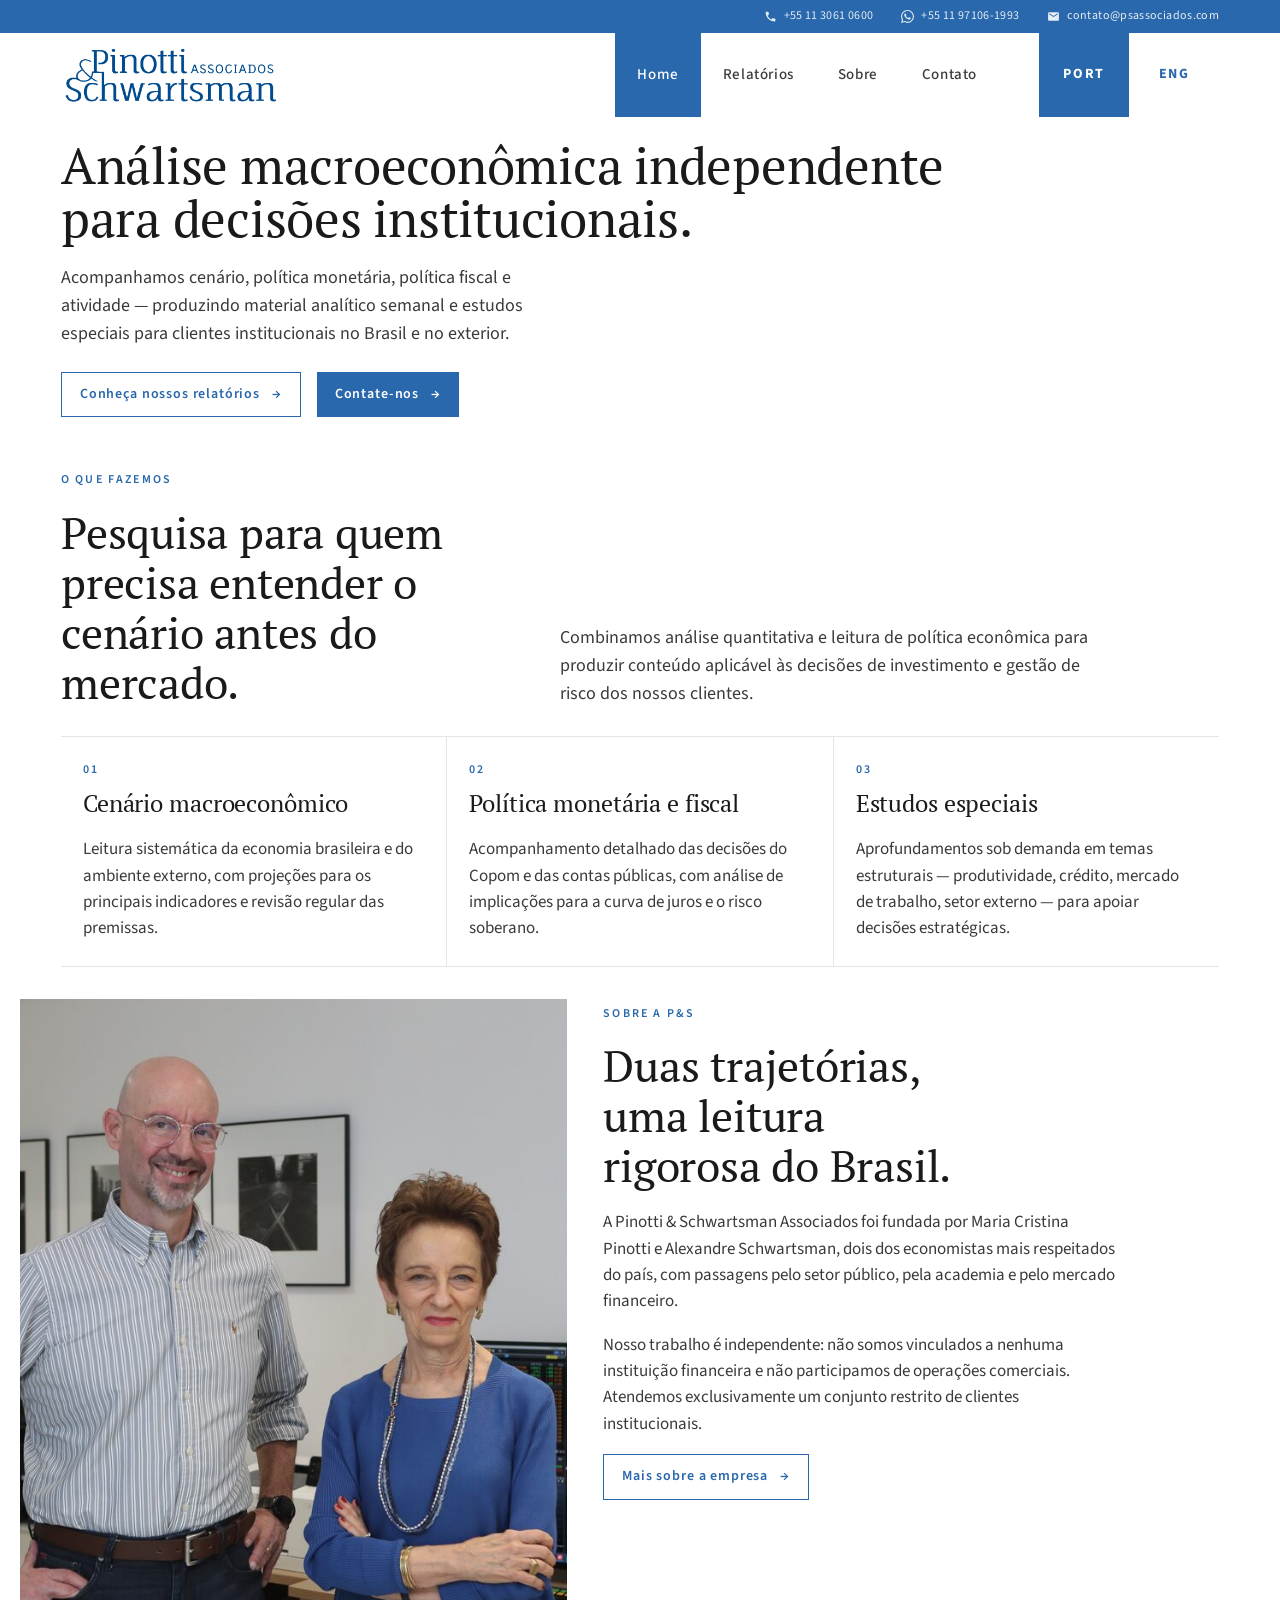
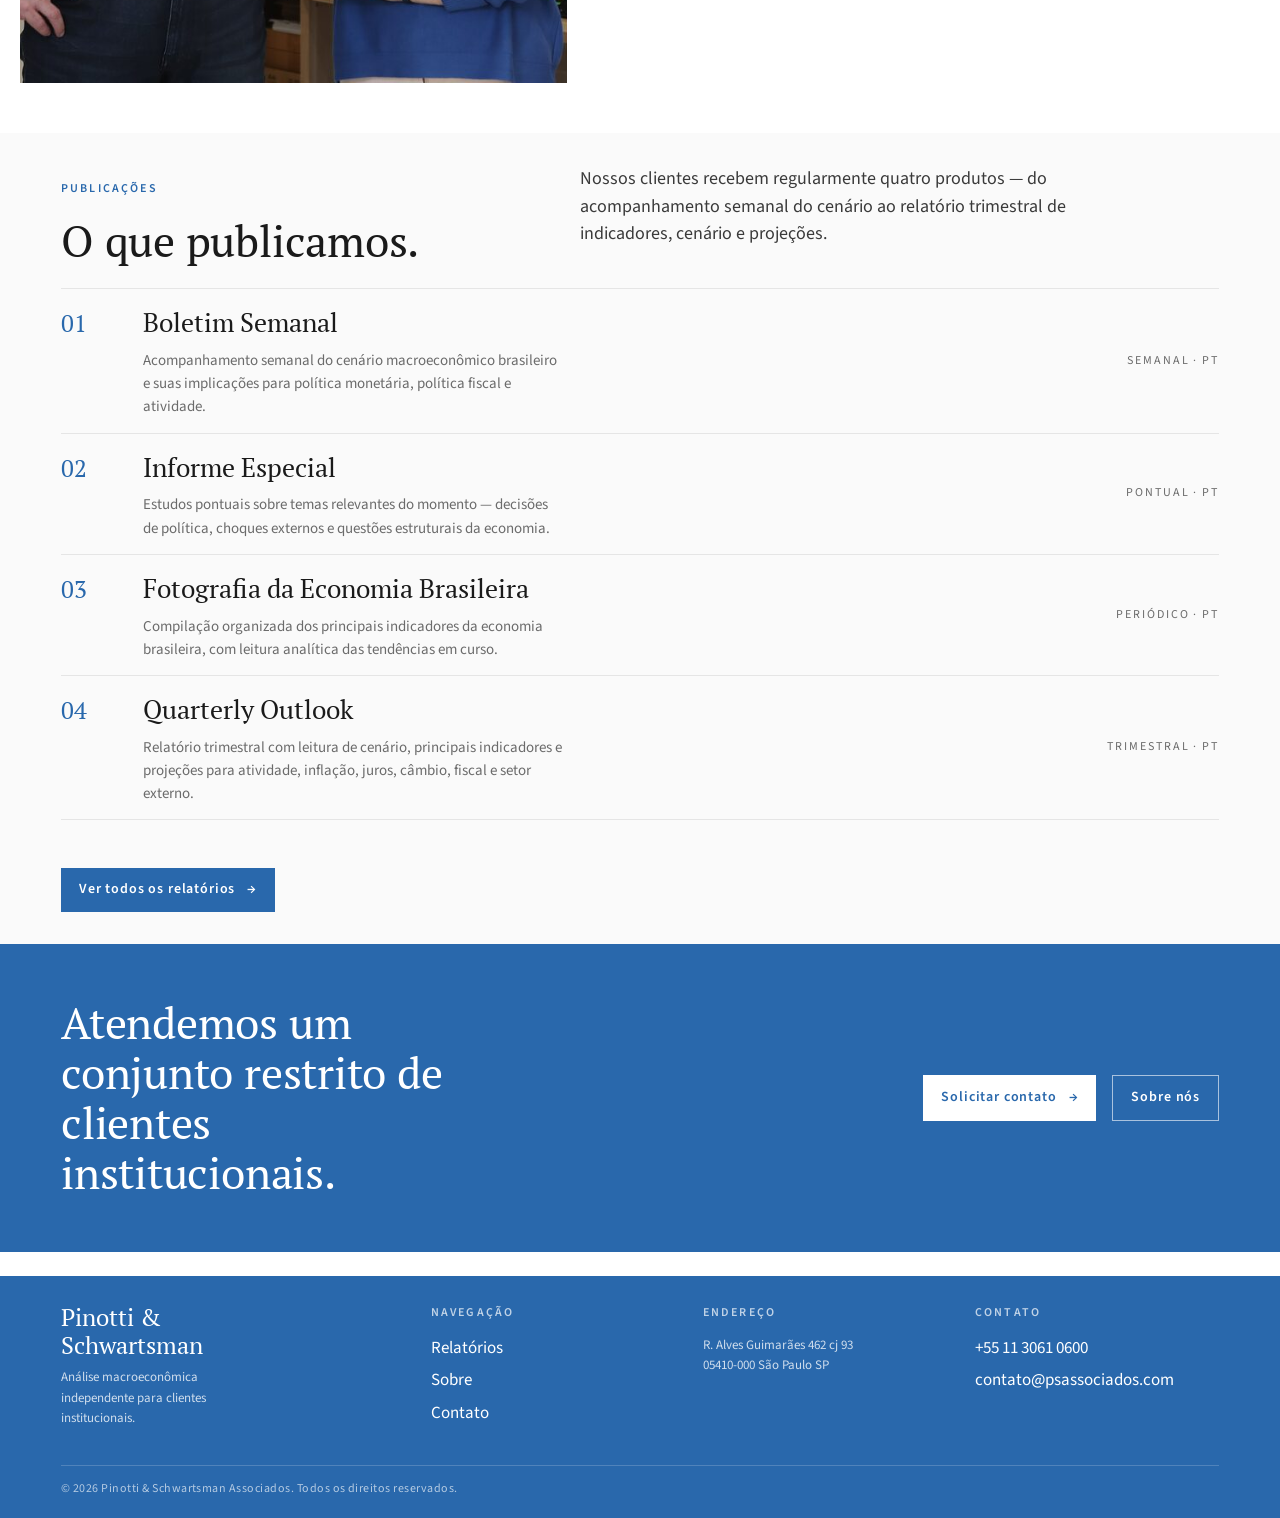
==== commit 8fd99ba0: "Remove página História da navegação e do ar Tira os links de historia.html do menu, footer e card da" ====
--- a/index.html
+++ b/index.html
@@ -77,7 +77,6 @@
           <p data-pt="Nosso trabalho é independente: não somos vinculados a nenhuma instituição financeira e não participamos de operações comerciais. Atendemos exclusivamente um conjunto restrito de clientes institucionais." data-en="Our work is independent: we are not affiliated with any financial institution and we do not participate in commercial transactions. We exclusively serve a restricted set of institutional clients.">Nosso trabalho é independente: não somos vinculados a nenhuma instituição financeira e não participamos de operações comerciais. Atendemos exclusivamente um conjunto restrito de clientes institucionais.</p>
           <div class="actions mt-16">
             <a class="btn ghost" href="sobre.html"><span data-pt="Mais sobre a empresa" data-en="More about the firm">Mais sobre a empresa</span> <span class="arrow">→</span></a>
-            <a class="btn ghost" href="historia.html"><span data-pt="Nossa história" data-en="Our history">Nossa história</span> <span class="arrow">→</span></a>
           </div>
         </div>
       </div>
--- a/styles.css
+++ b/styles.css
@@ -1233,36 +1233,62 @@
 
 /* ---------- SOBRE — SÓCIOS ---------- */
 .partners {
-  display: grid;
-  grid-template-columns: 1fr 1fr;
-  gap: 1px;
-  background: var(--line);
-  border-top: 1px solid var(--line);
-  border-bottom: 1px solid var(--line);
+  display: flex;
+  flex-direction: column;
   margin-top: 18px;
 }
 .partner {
-  background: var(--bg);
-  padding: 22px 22px;
+  display: flex;
+  align-items: stretch;
+  min-height: 500px;
+  margin-bottom: 48px;
+}
+.partner:last-child { margin-bottom: 0; }
+.partner-photo {
+  flex-shrink: 0;
+  width: 32%;
+  object-fit: cover;
+  object-position: center 20%;
+}
+.partner-body {
+  flex: 1;
+  display: flex;
+  flex-direction: column;
+  justify-content: center;
+  padding: 48px 56px;
 }
 .partner-name {
   font-family: var(--serif);
-  font-size: clamp(20px, 1.8vw, 26px);
+  font-size: clamp(28px, 2.6vw, 40px);
   font-weight: 400;
   color: var(--ink);
-  margin-bottom: 4px;
+  margin: 0 0 8px;
 }
 .partner-role {
   display: block;
   font-size: 12px;
-  letter-spacing: 0.12em;
+  letter-spacing: 0.14em;
   text-transform: uppercase;
   color: var(--ps-blue);
   font-weight: 600;
-  margin-bottom: 12px;
-}
-.partner p { color: var(--ink-2); margin: 0 0 6px; font-size: 15px; max-width: none; }
-@media (max-width: 600px) { .partners { grid-template-columns: 1fr; } }
+  margin-bottom: 24px;
+}
+.partner p {
+  color: var(--ink-2);
+  margin: 0 0 14px;
+  font-size: clamp(16px, 1.2vw, 18px);
+  line-height: 1.65;
+  max-width: 52ch;
+}
+.partner-section {
+  padding-top: clamp(6px, 0.8vw, 12px);
+  padding-bottom: clamp(14px, 2vw, 24px);
+}
+@media (max-width: 700px) {
+  .partner { flex-direction: column; min-height: auto; }
+  .partner-photo { width: 100%; height: 260px; }
+  .partner-body { padding: 24px 0; }
+}
 
 /* ---------- HISTÓRIA — CITAÇÕES ---------- */
 .quotes-section {
@@ -1299,8 +1325,4 @@
   padding-top: clamp(14px, 2vw, 24px);
   padding-bottom: clamp(14px, 2vw, 24px);
 }
-.partner-section {
-  padding-top: clamp(14px, 2vw, 24px);
-  padding-bottom: clamp(14px, 2vw, 24px);
-}
-
+
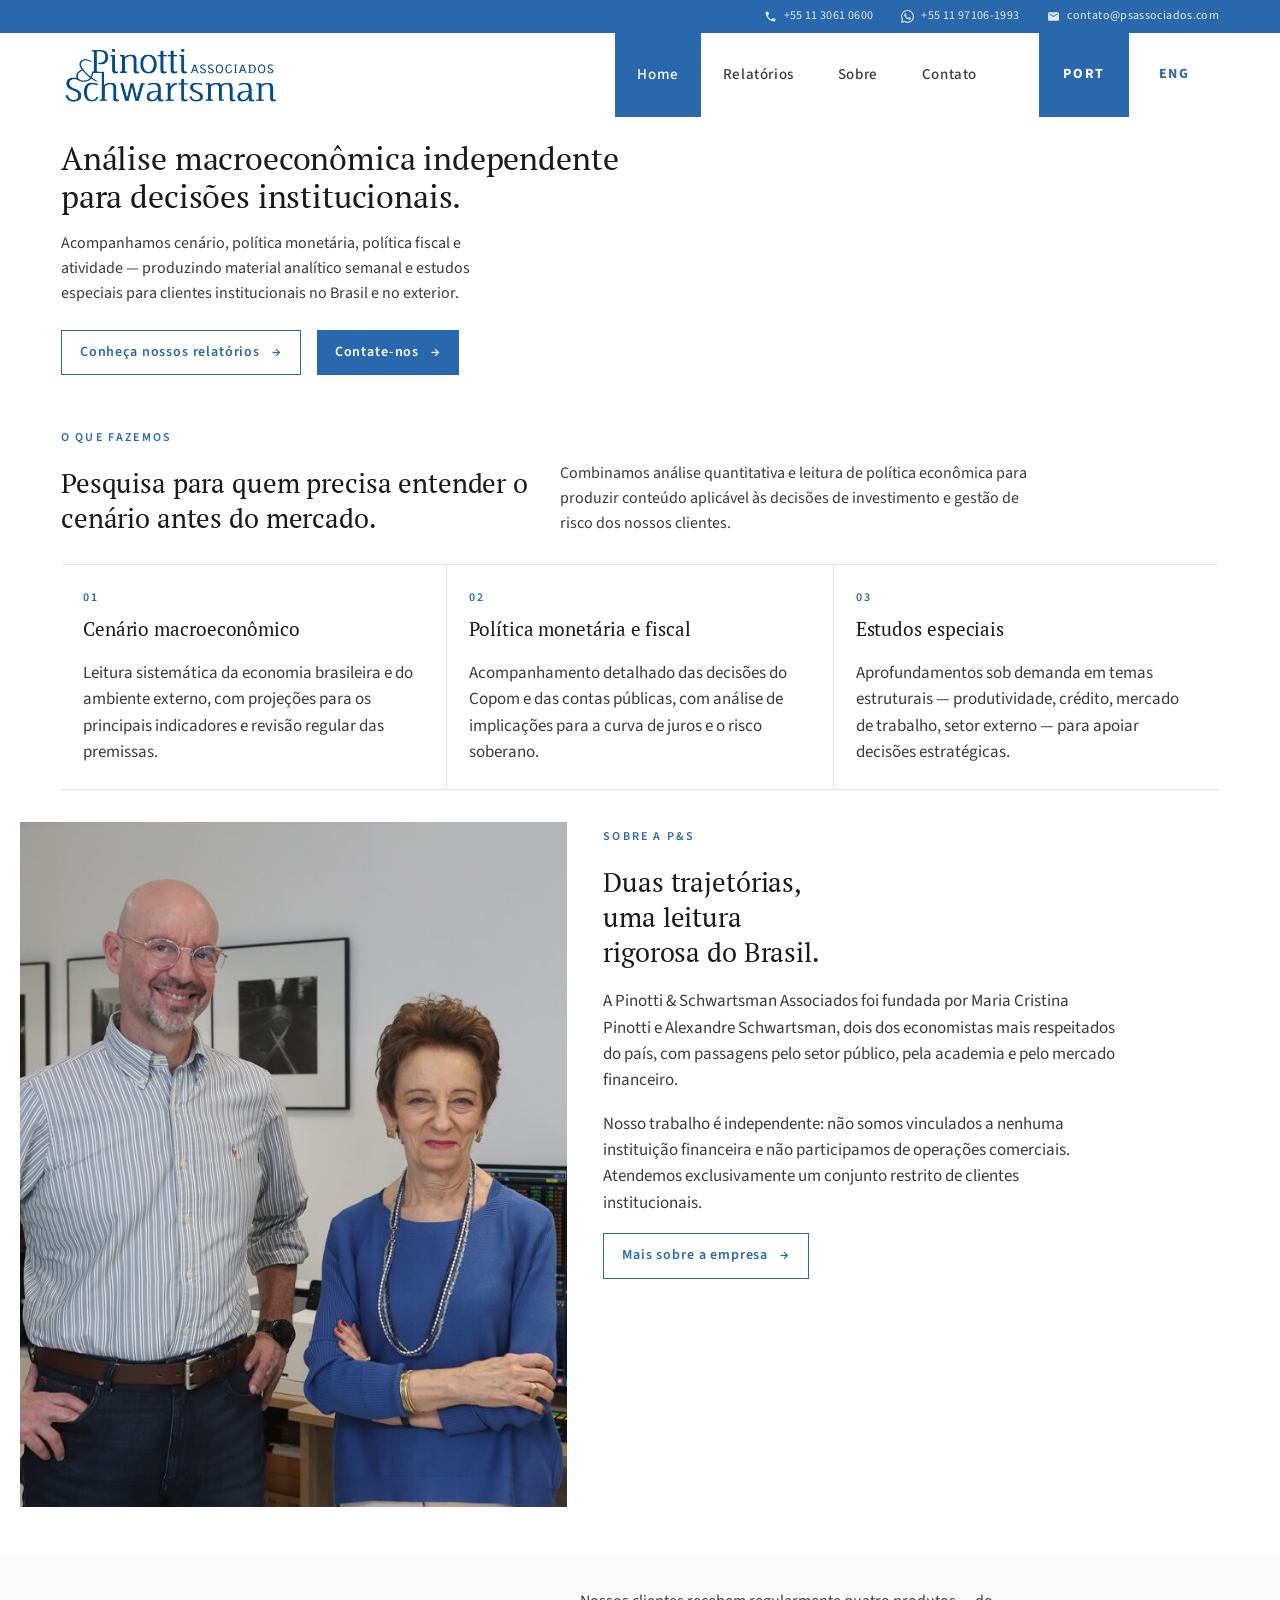
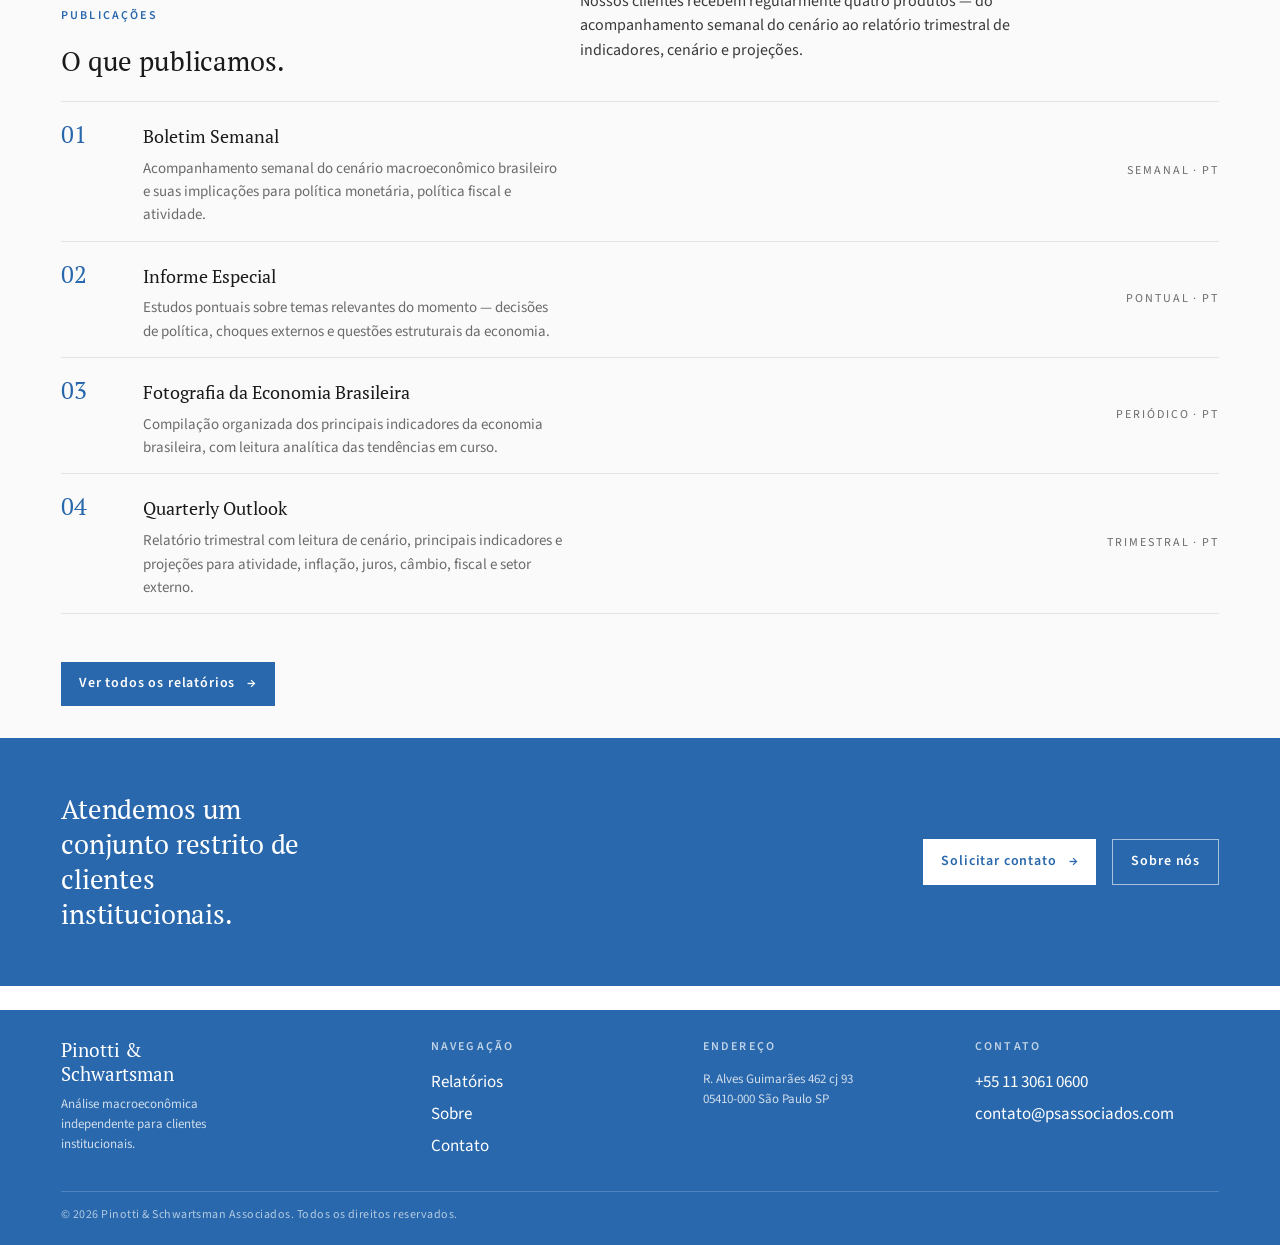
==== commit a0b1de24: "Adiciona favicon e reduz tamanhos de fonte em todo o site Co-Authored-By: Claude Sonnet 4.6 <noreply" ====
--- a/index.html
+++ b/index.html
@@ -12,6 +12,7 @@
   <link rel="preconnect" href="https://fonts.googleapis.com" />
   <link rel="preconnect" href="https://fonts.gstatic.com" crossorigin />
   <link href="https://fonts.googleapis.com/css2?family=PT+Serif:wght@400;700&family=Source+Sans+3:wght@300;400;500;600;700&display=swap" rel="stylesheet" />
+  <link rel="icon" href="assets/ps-icon.png" type="image/png" />
   <link rel="stylesheet" href="styles.css" />
 </head>
 <body data-screen-label="Home">
--- a/styles.css
+++ b/styles.css
@@ -52,13 +52,13 @@
   overflow-wrap: break-word;
   word-break: break-word;
 }
-h1 { font-size: clamp(32px, 6vw, 72px); line-height: 1.05; }
-h2 { font-size: clamp(24px, 3.4vw, 44px); line-height: 1.15; }
-h3 { font-size: clamp(18px, 2vw, 26px); line-height: 1.25; }
+h1 { font-size: clamp(24px, 3vw, 34px); line-height: 1.2; }
+h2 { font-size: clamp(20px, 2.2vw, 27px); line-height: 1.3; }
+h3 { font-size: clamp(17px, 1.6vw, 20px); line-height: 1.35; }
 
 p { margin: 0 0 1em; max-width: 64ch; }
 p.lead {
-  font-size: clamp(18px, 1.3vw, 21px);
+  font-size: clamp(16px, 1.1vw, 18px);
   color: var(--ink-2);
   line-height: 1.55;
   max-width: 60ch;
@@ -225,8 +225,8 @@
 .site-footer a:hover { opacity: .75; }
 .site-footer .wordmark {
   font-family: var(--serif);
-  font-size: 24px;
-  line-height: 1.15;
+  font-size: 19px;
+  line-height: 1.25;
   margin-bottom: 8px;
 }
 .site-footer .small {
@@ -296,7 +296,7 @@
 }
 .page-head h1 {
   color: #fff;
-  font-size: clamp(18px, 2.6vw, 38px);
+  font-size: clamp(18px, 2vw, 26px);
   max-width: none;
 }
 .page-head h1 span,
@@ -352,6 +352,7 @@
     cursor: pointer;
     padding: 0;
     align-self: center;
+    margin-right: 8px;
   }
   .menu-toggle span {
     display: block;
@@ -375,20 +376,6 @@
   .site-header .row { height: 72px; }
   .brand { margin-left: 12px; }
   .brand img { content: url("assets/ps-icon.png"); height: 46px; }
-  .lang-toggle { display: none !important; }
-  .menu-toggle {
-    display: inline-flex;
-    align-items: center;
-    justify-content: center;
-    background: var(--ps-blue);
-    border: 0;
-    width: 52px;
-    height: 52px;
-    cursor: pointer;
-    padding: 0;
-    align-self: center;
-    margin-right: 8px;
-  }
   .nav.open {
     padding: 0;
   }
@@ -435,7 +422,7 @@
 .history-year {
   font-family: var(--serif);
   color: var(--ps-blue);
-  font-size: clamp(56px, 7vw, 96px);
+  font-size: clamp(30px, 4vw, 48px);
   line-height: 1;
 }
 .history-band {
@@ -466,7 +453,7 @@
   margin-bottom: 10px;
 }
 .history-timeline h3 {
-  font-size: 24px;
+  font-size: 19px;
   margin-bottom: 8px;
 }
 .history-timeline p {
@@ -546,13 +533,13 @@
 .history-chapters time {
   display: inline-block;
   font-family: var(--serif);
-  font-size: 28px;
+  font-size: 20px;
   color: var(--ps-blue);
   margin-bottom: 10px;
   line-height: 1;
 }
 .history-chapters h3 {
-  font-size: 24px;
+  font-size: 19px;
   margin-bottom: 8px;
 }
 .history-chapters p {
@@ -607,6 +594,13 @@
   .history-chapters-grid {
     grid-template-columns: 1fr;
   }
+  .history-timeline article {
+    border-right: none;
+    border-bottom: 1px solid var(--line);
+  }
+  .history-timeline article:last-child {
+    border-bottom: none;
+  }
   .history-profile-copy {
     columns: 1;
   }
@@ -635,13 +629,13 @@
   padding: clamp(14px, 2vw, 22px) 0 clamp(14px, 2vw, 22px);
 }
 .hero h1 {
-  font-size: clamp(24px, 4vw, 58px);
+  font-size: clamp(22px, 2.6vw, 32px);
   max-width: none;
-  margin-bottom: 18px;
+  margin-bottom: 16px;
 }
 .hero .lead {
   max-width: 56ch;
-  font-size: clamp(18px, 1.4vw, 22px);
+  font-size: clamp(16px, 1.1vw, 18px);
   color: var(--ink-2);
   margin-bottom: 24px;
 }
@@ -688,7 +682,7 @@
   letter-spacing: 0.18em;
   color: var(--ps-blue);
 }
-.svc h3 { font-size: 24px; line-height: 1.2; margin-bottom: 8px; }
+.svc h3 { font-size: 19px; line-height: 1.3; margin-bottom: 8px; }
 .svc p { color: var(--ink-2); margin: 0; }
 .svc:hover { background: var(--ps-blue-soft); }
 
@@ -755,7 +749,7 @@
 }
 .report-row .name {
   font-family: var(--serif);
-  font-size: clamp(22px, 2vw, 30px);
+  font-size: clamp(18px, 1.4vw, 21px);
   color: var(--ink);
 }
 .report-row .desc {
@@ -837,12 +831,12 @@
     }
     .pillar .num {
       font-family: var(--serif);
-      font-size: 38px;
+      font-size: 26px;
       color: var(--ps-blue);
       line-height: 1;
       margin-bottom: 10px;
     }
-    .pillar h3 { margin-bottom: 8px; font-size: 22px; }
+    .pillar h3 { margin-bottom: 8px; font-size: 19px; }
     .pillar p { color: var(--ink-2); margin: 0; }
 
     .quote-block {
@@ -865,8 +859,8 @@
     }
     .quote-block blockquote {
       font-family: var(--serif);
-      font-size: clamp(28px, 3vw, 44px);
-      line-height: 1.25;
+      font-size: clamp(20px, 2vw, 27px);
+      line-height: 1.35;
       margin: 0;
       max-width: 22ch;
     }
@@ -944,8 +938,8 @@
     }
     .report .cover h3 {
       font-family: var(--serif);
-      font-size: 28px;
-      line-height: 1.1;
+      font-size: 20px;
+      line-height: 1.2;
       color: var(--ink);
     }
     .report .cover .sub {
@@ -996,8 +990,8 @@
       display: block;
     }
     .report .body h2 {
-      font-size: clamp(36px, 4vw, 56px);
-      line-height: 1.05;
+      font-size: clamp(22px, 2.2vw, 28px);
+      line-height: 1.2;
       margin-bottom: 10px;
     }
     .report .body .sub {
@@ -1158,8 +1152,8 @@
     }
     .contact .form-pane .lead {
       font-family: var(--serif);
-      font-size: clamp(26px, 2.6vw, 36px);
-      line-height: 1.2;
+      font-size: clamp(18px, 1.8vw, 23px);
+      line-height: 1.3;
       color: #fff;
       max-width: 22ch;
       margin: 0 0 24px;
@@ -1259,7 +1253,7 @@
 }
 .partner-name {
   font-family: var(--serif);
-  font-size: clamp(28px, 2.6vw, 40px);
+  font-size: clamp(21px, 2vw, 27px);
   font-weight: 400;
   color: var(--ink);
   margin: 0 0 8px;
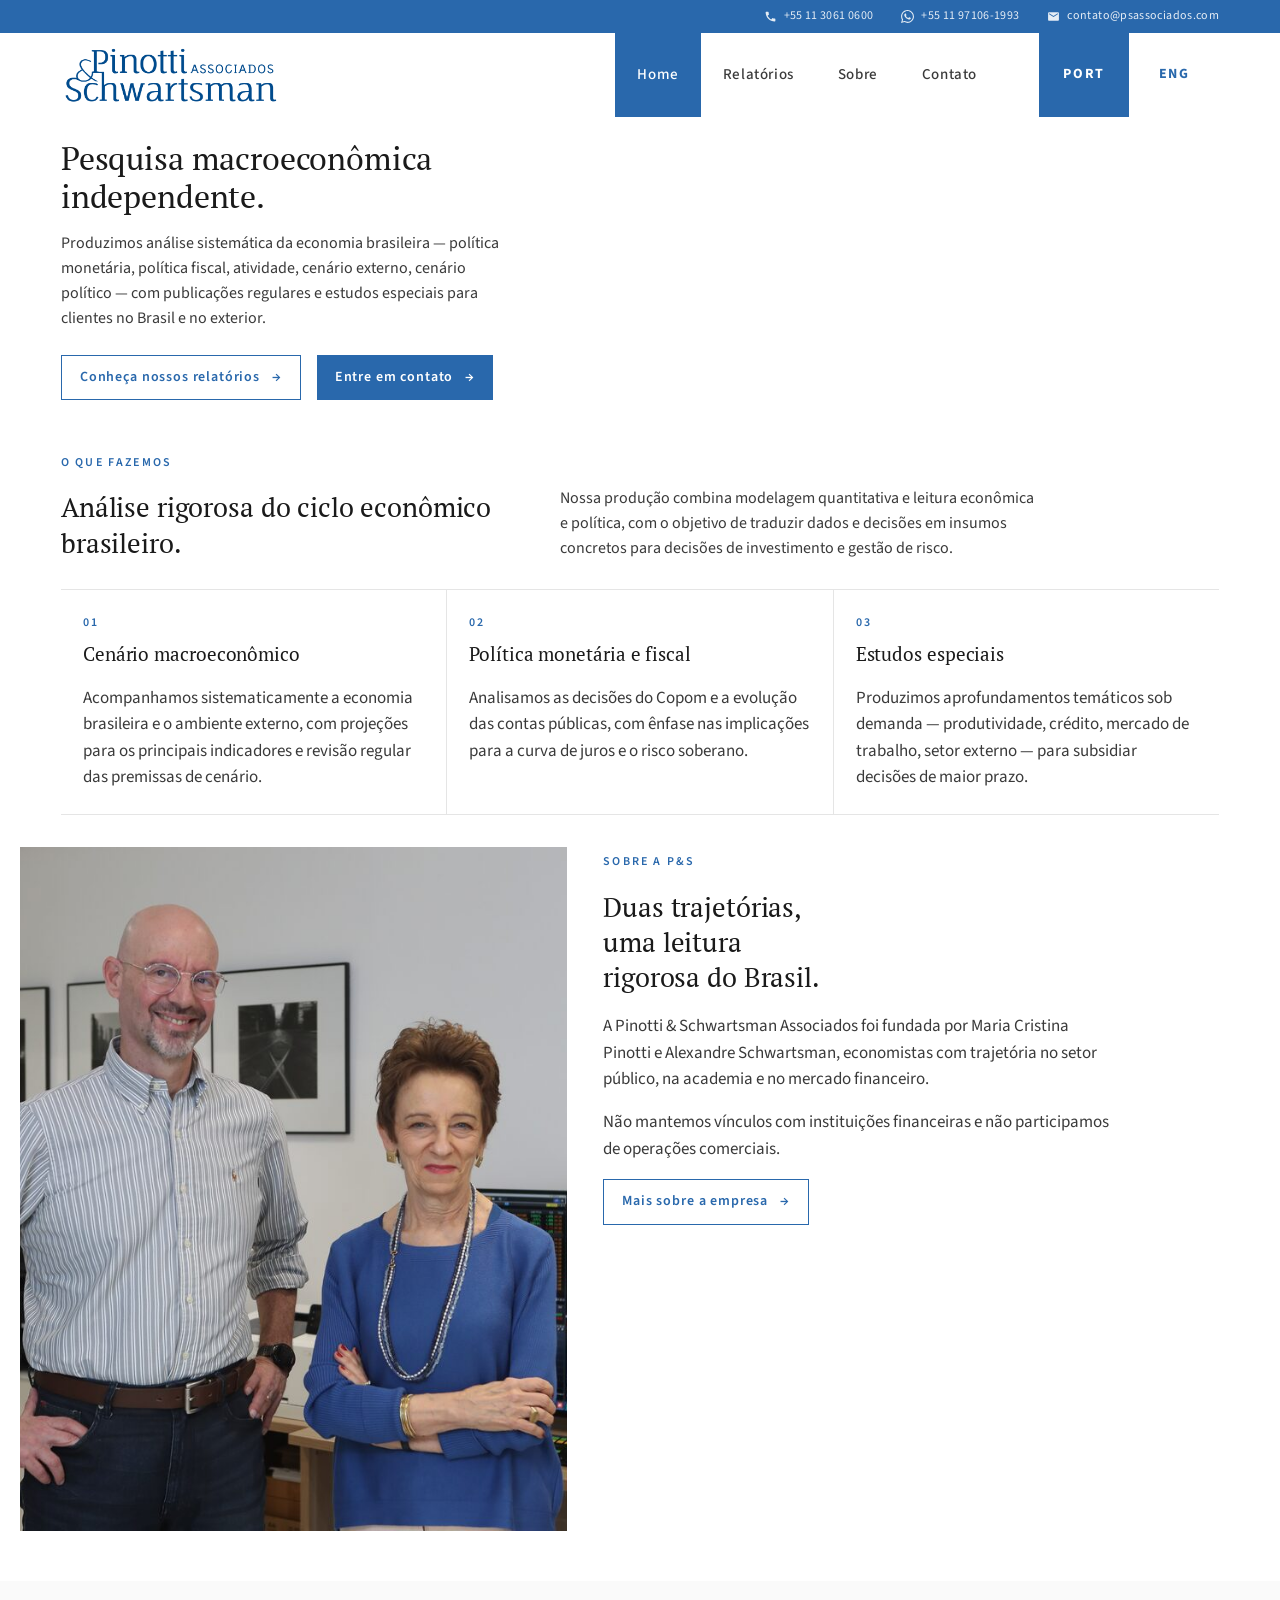
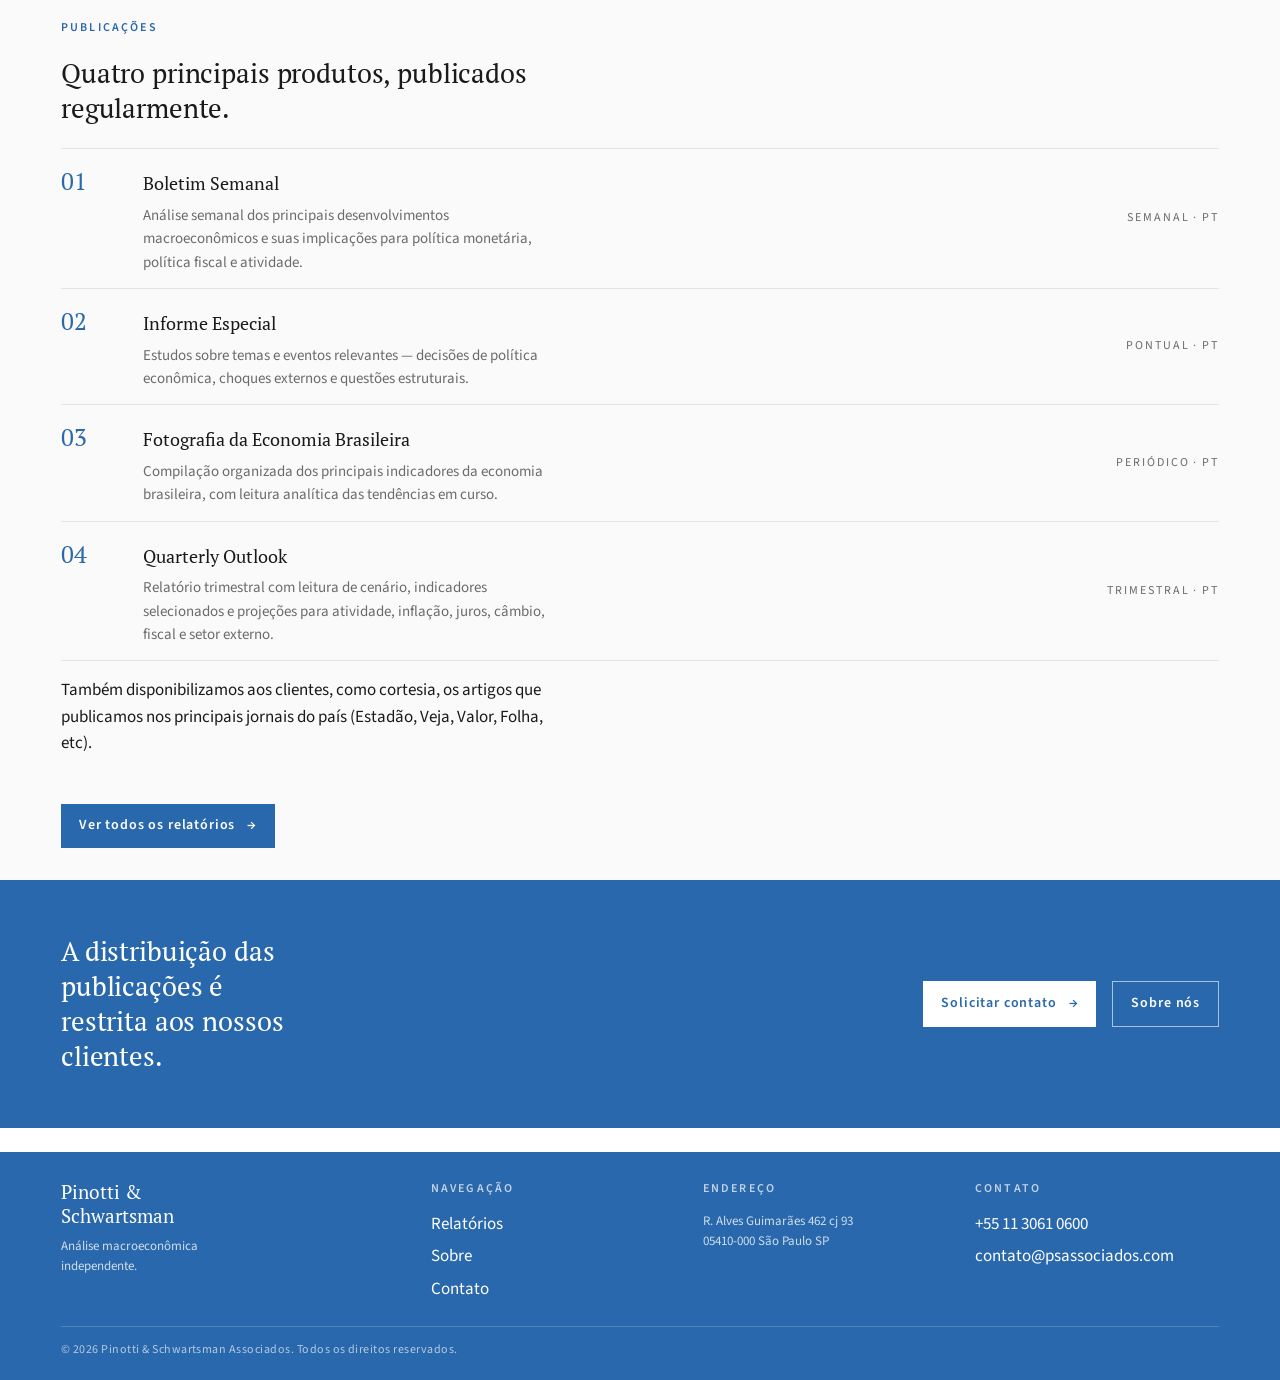
==== commit 1f3df0f3: "Reescreve textos do site com tom mais formal e primeira pessoa do plural - Atualiza copy de todas as" ====
--- a/index.html
+++ b/index.html
@@ -4,9 +4,9 @@
   <meta charset="utf-8" />
   <meta name="viewport" content="width=device-width, initial-scale=1" />
   <title>Pinotti &amp; Schwartsman Associados — Análise macroeconômica</title>
-  <meta name="description" content="Pinotti & Schwartsman Associados — análise macroeconômica independente para clientes institucionais." />
+  <meta name="description" content="Pinotti & Schwartsman Associados — pesquisa macroeconômica independente para clientes no Brasil e no exterior." />
   <meta property="og:title" content="Pinotti & Schwartsman Associados" />
-  <meta property="og:description" content="Análise macroeconômica independente para clientes institucionais." />
+  <meta property="og:description" content="Pesquisa macroeconômica independente." />
   <meta property="og:type" content="website" />
   <meta property="og:image" content="assets/ps-logo-br.png" />
   <link rel="preconnect" href="https://fonts.googleapis.com" />
@@ -20,17 +20,17 @@
   <div data-slot="header" data-active="index.html"></div>
 
   <main>
-    <!-- HERO — capa editorial -->
+    <!-- HERO -->
     <section class="hero" data-screen-label="Hero">
       <div class="container body">
         <h1>
-          <span data-pt="Análise macroeconômica independente" data-en="Independent macroeconomic research">Análise macroeconômica independente</span>
-          <span data-pt="para decisões institucionais." data-en="for institutional decisions.">para decisões institucionais.</span>
+          <span data-pt="Pesquisa macroeconômica" data-en="Independent macroeconomic">Pesquisa macroeconômica</span>
+          <span data-pt="independente." data-en="research.">independente.</span>
         </h1>
-        <p class="lead" data-pt="Acompanhamos cenário, política monetária, política fiscal e atividade — produzindo material analítico semanal e estudos especiais para clientes institucionais no Brasil e no exterior." data-en="We follow the cycle, monetary and fiscal policy and activity — producing weekly research and special studies for institutional clients in Brazil and abroad.">Acompanhamos cenário, política monetária, política fiscal e atividade — produzindo material analítico semanal e estudos especiais para clientes institucionais no Brasil e no exterior.</p>
+        <p class="lead" data-pt="Produzimos análise sistemática da economia brasileira — política monetária, política fiscal, atividade, cenário externo, cenário político — com publicações regulares e estudos especiais para clientes no Brasil e no exterior." data-en="We produce systematic analysis of the Brazilian economy — monetary policy, fiscal policy, activity, external scenario, political scenario — with regular publications and special studies for clients in Brazil and abroad.">Produzimos análise sistemática da economia brasileira — política monetária, política fiscal, atividade, cenário externo, cenário político — com publicações regulares e estudos especiais para clientes no Brasil e no exterior.</p>
         <div class="actions">
           <a class="btn ghost" href="relatorios.html"><span data-pt="Conheça nossos relatórios" data-en="Explore our research">Conheça nossos relatórios</span> <span class="arrow">→</span></a>
-          <a class="btn" href="contato.html"><span data-pt="Contate-nos" data-en="Contact us">Contate-nos</span> <span class="arrow">→</span></a>
+          <a class="btn" href="contato.html"><span data-pt="Entre em contato" data-en="Contact us">Entre em contato</span> <span class="arrow">→</span></a>
         </div>
       </div>
     </section>
@@ -40,26 +40,26 @@
       <div class="head">
         <div>
           <span class="eyebrow" data-pt="O que fazemos" data-en="What we do">O que fazemos</span>
-          <h2 data-pt="Pesquisa para quem precisa entender o cenário antes do mercado." data-en="Research for those who need to read the cycle before the market.">Pesquisa para quem precisa entender o cenário antes do mercado.</h2>
+          <h2 data-pt="Análise rigorosa do ciclo econômico brasileiro." data-en="Rigorous analysis of the Brazilian economic cycle.">Análise rigorosa do ciclo econômico brasileiro.</h2>
         </div>
-        <p class="lead" data-pt="Combinamos análise quantitativa e leitura de política econômica para produzir conteúdo aplicável às decisões de investimento e gestão de risco dos nossos clientes." data-en="We combine quantitative analysis with economic policy reading to produce content directly applicable to our clients’ investment and risk decisions.">Combinamos análise quantitativa e leitura de política econômica para produzir conteúdo aplicável às decisões de investimento e gestão de risco dos nossos clientes.</p>
+        <p class="lead" data-pt="Nossa produção combina modelagem quantitativa e leitura econômica e política, com o objetivo de traduzir dados e decisões em insumos concretos para decisões de investimento e gestão de risco." data-en="Our output combines quantitative modelling with economic and political reading, aiming to translate data and decisions into concrete inputs for investment and risk management decisions.">Nossa produção combina modelagem quantitativa e leitura econômica e política, com o objetivo de traduzir dados e decisões em insumos concretos para decisões de investimento e gestão de risco.</p>
       </div>
 
       <div class="svc-grid">
         <div class="svc">
           <span class="num">01</span>
           <h3 data-pt="Cenário macroeconômico" data-en="Macroeconomic outlook">Cenário macroeconômico</h3>
-          <p data-pt="Leitura sistemática da economia brasileira e do ambiente externo, com projeções para os principais indicadores e revisão regular das premissas." data-en="Systematic reading of the Brazilian economy and the external environment, with projections for key indicators and regular review of assumptions.">Leitura sistemática da economia brasileira e do ambiente externo, com projeções para os principais indicadores e revisão regular das premissas.</p>
+          <p data-pt="Acompanhamos sistematicamente a economia brasileira e o ambiente externo, com projeções para os principais indicadores e revisão regular das premissas de cenário." data-en="We systematically follow the Brazilian economy and the external environment, with projections for key indicators and regular review of scenario assumptions.">Acompanhamos sistematicamente a economia brasileira e o ambiente externo, com projeções para os principais indicadores e revisão regular das premissas de cenário.</p>
         </div>
         <div class="svc">
           <span class="num">02</span>
           <h3 data-pt="Política monetária e fiscal" data-en="Monetary and fiscal policy">Política monetária e fiscal</h3>
-          <p data-pt="Acompanhamento detalhado das decisões do Copom e das contas públicas, com análise de implicações para a curva de juros e o risco soberano." data-en="Detailed monitoring of Copom decisions and the public accounts, with analysis of implications for the yield curve and sovereign risk.">Acompanhamento detalhado das decisões do Copom e das contas públicas, com análise de implicações para a curva de juros e o risco soberano.</p>
+          <p data-pt="Analisamos as decisões do Copom e a evolução das contas públicas, com ênfase nas implicações para a curva de juros e o risco soberano." data-en="We analyse Copom decisions and the evolution of public accounts, with emphasis on the implications for the yield curve and sovereign risk.">Analisamos as decisões do Copom e a evolução das contas públicas, com ênfase nas implicações para a curva de juros e o risco soberano.</p>
         </div>
         <div class="svc">
           <span class="num">03</span>
           <h3 data-pt="Estudos especiais" data-en="Special studies">Estudos especiais</h3>
-          <p data-pt="Aprofundamentos sob demanda em temas estruturais — produtividade, crédito, mercado de trabalho, setor externo — para apoiar decisões estratégicas." data-en="On-demand deep-dives into structural topics — productivity, credit, labor market, external sector — to support strategic decisions.">Aprofundamentos sob demanda em temas estruturais — produtividade, crédito, mercado de trabalho, setor externo — para apoiar decisões estratégicas.</p>
+          <p data-pt="Produzimos aprofundamentos temáticos sob demanda — produtividade, crédito, mercado de trabalho, setor externo — para subsidiar decisões de maior prazo." data-en="We produce on-demand thematic deep-dives — productivity, credit, labour market, external sector — to support longer-term decisions.">Produzimos aprofundamentos temáticos sob demanda — produtividade, crédito, mercado de trabalho, setor externo — para subsidiar decisões de maior prazo.</p>
         </div>
       </div>
     </section>
@@ -74,8 +74,8 @@
         <div class="copy">
           <span class="eyebrow" data-pt="Sobre a P&S" data-en="About P&S">Sobre a P&amp;S</span>
           <h2 data-pt="Duas trajetórias, uma leitura rigorosa do Brasil." data-en="Two careers, one rigorous reading of Brazil.">Duas trajetórias, uma leitura rigorosa do Brasil.</h2>
-          <p data-pt="A Pinotti & Schwartsman Associados foi fundada por Maria Cristina Pinotti e Alexandre Schwartsman, dois dos economistas mais respeitados do país, com passagens pelo setor público, pela academia e pelo mercado financeiro." data-en="Pinotti & Schwartsman Associates was founded by Maria Cristina Pinotti and Alexandre Schwartsman, two of Brazil’s most respected economists, with backgrounds in public service, academia and financial markets.">A Pinotti &amp; Schwartsman Associados foi fundada por Maria Cristina Pinotti e Alexandre Schwartsman, dois dos economistas mais respeitados do país, com passagens pelo setor público, pela academia e pelo mercado financeiro.</p>
-          <p data-pt="Nosso trabalho é independente: não somos vinculados a nenhuma instituição financeira e não participamos de operações comerciais. Atendemos exclusivamente um conjunto restrito de clientes institucionais." data-en="Our work is independent: we are not affiliated with any financial institution and we do not participate in commercial transactions. We exclusively serve a restricted set of institutional clients.">Nosso trabalho é independente: não somos vinculados a nenhuma instituição financeira e não participamos de operações comerciais. Atendemos exclusivamente um conjunto restrito de clientes institucionais.</p>
+          <p data-pt="A Pinotti & Schwartsman Associados foi fundada por Maria Cristina Pinotti e Alexandre Schwartsman, economistas com trajetória no setor público, na academia e no mercado financeiro." data-en="Pinotti & Schwartsman Associates was founded by Maria Cristina Pinotti and Alexandre Schwartsman, economists with backgrounds in the public sector, academia and financial markets.">A Pinotti &amp; Schwartsman Associados foi fundada por Maria Cristina Pinotti e Alexandre Schwartsman, economistas com trajetória no setor público, na academia e no mercado financeiro.</p>
+          <p data-pt="Não mantemos vínculos com instituições financeiras e não participamos de operações comerciais." data-en="We maintain no ties to financial institutions and do not participate in commercial transactions.">Não mantemos vínculos com instituições financeiras e não participamos de operações comerciais.</p>
           <div class="actions mt-16">
             <a class="btn ghost" href="sobre.html"><span data-pt="Mais sobre a empresa" data-en="More about the firm">Mais sobre a empresa</span> <span class="arrow">→</span></a>
           </div>
@@ -89,9 +89,8 @@
         <div class="head">
           <div>
             <span class="eyebrow" data-pt="Publicações" data-en="Publications">Publicações</span>
-            <h2 data-pt="O que publicamos." data-en="What we publish.">O que publicamos.</h2>
+            <h2 data-pt="Quatro principais produtos, publicados regularmente." data-en="Four main products, published regularly.">Quatro principais produtos, publicados regularmente.</h2>
           </div>
-          <p class="lead" data-pt="Nossos clientes recebem regularmente quatro produtos — do acompanhamento semanal do cenário ao relatório trimestral de indicadores, cenário e projeções." data-en="Our clients receive four regular products — from the weekly read of the cycle to the quarterly report on indicators, scenario and forecasts.">Nossos clientes recebem regularmente quatro produtos — do acompanhamento semanal do cenário ao relatório trimestral de indicadores, cenário e projeções.</p>
         </div>
 
         <div class="reports-list">
@@ -99,7 +98,7 @@
             <div class="num">01</div>
             <div>
               <div class="name">Boletim Semanal</div>
-              <div class="desc" data-pt="Acompanhamento semanal do cenário macroeconômico brasileiro e suas implicações para política monetária, política fiscal e atividade." data-en="Weekly read of the Brazilian macroeconomic cycle and its implications for monetary policy, fiscal policy and activity.">Acompanhamento semanal do cenário macroeconômico brasileiro e suas implicações para política monetária, política fiscal e atividade.</div>
+              <div class="desc" data-pt="Análise semanal dos principais desenvolvimentos macroeconômicos e suas implicações para política monetária, política fiscal e atividade." data-en="Weekly analysis of the main macroeconomic developments and their implications for monetary policy, fiscal policy and activity.">Análise semanal dos principais desenvolvimentos macroeconômicos e suas implicações para política monetária, política fiscal e atividade.</div>
             </div>
             <div class="freq" data-pt="Semanal · PT" data-en="Weekly · PT">Semanal · PT</div>
           </div>
@@ -107,7 +106,7 @@
             <div class="num">02</div>
             <div>
               <div class="name">Informe Especial</div>
-              <div class="desc" data-pt="Estudos pontuais sobre temas relevantes do momento — decisões de política, choques externos e questões estruturais da economia." data-en="Targeted studies on the topics of the moment — policy decisions, external shocks and structural issues.">Estudos pontuais sobre temas relevantes do momento — decisões de política, choques externos e questões estruturais da economia.</div>
+              <div class="desc" data-pt="Estudos sobre temas e eventos relevantes — decisões de política econômica, choques externos e questões estruturais." data-en="Studies on relevant topics and events — economic policy decisions, external shocks and structural issues.">Estudos sobre temas e eventos relevantes — decisões de política econômica, choques externos e questões estruturais.</div>
             </div>
             <div class="freq" data-pt="Pontual · PT" data-en="Ad hoc · PT">Pontual · PT</div>
           </div>
@@ -115,7 +114,7 @@
             <div class="num">03</div>
             <div>
               <div class="name">Fotografia da Economia Brasileira</div>
-              <div class="desc" data-pt="Compilação organizada dos principais indicadores da economia brasileira, com leitura analítica das tendências em curso." data-en="An organized compilation of the main indicators of the Brazilian economy, with analytical reading of ongoing trends.">Compilação organizada dos principais indicadores da economia brasileira, com leitura analítica das tendências em curso.</div>
+              <div class="desc" data-pt="Compilação organizada dos principais indicadores da economia brasileira, com leitura analítica das tendências em curso." data-en="An organised compilation of the main indicators of the Brazilian economy, with analytical reading of ongoing trends.">Compilação organizada dos principais indicadores da economia brasileira, com leitura analítica das tendências em curso.</div>
             </div>
             <div class="freq" data-pt="Periódico · PT" data-en="Periodic · PT">Periódico · PT</div>
           </div>
@@ -123,11 +122,13 @@
             <div class="num">04</div>
             <div>
               <div class="name">Quarterly Outlook</div>
-              <div class="desc" data-pt="Relatório trimestral com leitura de cenário, principais indicadores e projeções para atividade, inflação, juros, câmbio, fiscal e setor externo." data-en="Quarterly report with scenario analysis, key indicators and forecasts for activity, inflation, rates, FX, fiscal accounts and the external sector.">Relatório trimestral com leitura de cenário, principais indicadores e projeções para atividade, inflação, juros, câmbio, fiscal e setor externo.</div>
+              <div class="desc" data-pt="Relatório trimestral com leitura de cenário, indicadores selecionados e projeções para atividade, inflação, juros, câmbio, fiscal e setor externo." data-en="Quarterly report with scenario analysis, selected indicators and forecasts for activity, inflation, rates, FX, fiscal accounts and the external sector.">Relatório trimestral com leitura de cenário, indicadores selecionados e projeções para atividade, inflação, juros, câmbio, fiscal e setor externo.</div>
             </div>
             <div class="freq" data-pt="Trimestral · PT" data-en="Quarterly · PT">Trimestral · PT</div>
           </div>
         </div>
+
+        <p class="small mt-16" data-pt="Também disponibilizamos aos clientes, como cortesia, os artigos que publicamos nos principais jornais do país (Estadão, Veja, Valor, Folha, etc)." data-en="We also make available to clients, as a courtesy, the articles we publish in the country's main newspapers.">Também disponibilizamos aos clientes, como cortesia, os artigos que publicamos nos principais jornais do país (Estadão, Veja, Valor, Folha, etc).</p>
 
         <div class="mt-48">
           <a class="btn" href="relatorios.html"><span data-pt="Ver todos os relatórios" data-en="View all reports">Ver todos os relatórios</span> <span class="arrow">→</span></a>
@@ -138,7 +139,7 @@
     <!-- CTA -->
     <section class="cta" data-screen-label="CTA contato">
       <div class="container row">
-        <h2 data-pt="Atendemos um conjunto restrito de clientes institucionais." data-en="We serve a restricted set of institutional clients.">Atendemos um conjunto restrito de clientes institucionais.</h2>
+        <h2 data-pt="A distribuição das publicações é restrita aos nossos clientes." data-en="Distribution of our publications is restricted to our clients.">A distribuição das publicações é restrita aos nossos clientes.</h2>
         <div class="actions">
           <a class="btn" href="contato.html"><span data-pt="Solicitar contato" data-en="Request contact">Solicitar contato</span> <span class="arrow">→</span></a>
           <a class="btn ghost" href="sobre.html" data-pt="Sobre nós" data-en="About us">Sobre nós</a>
--- a/styles.css
+++ b/styles.css
@@ -19,6 +19,10 @@
 }
 
 * { box-sizing: border-box; }
+
+html {
+  overflow-x: clip;
+}
 
 html, body {
   margin: 0;
@@ -30,7 +34,6 @@
   line-height: 1.55;
   -webkit-font-smoothing: antialiased;
   -moz-osx-font-smoothing: grayscale;
-  overflow-x: hidden;
 }
 
 a { color: inherit; text-decoration: none; }
@@ -312,40 +315,64 @@
 
 /* ---------- RESPONSIVE ---------- */
 @media (max-width: 880px) {
+  /* NAV — fullscreen overlay */
   .nav {
     display: none;
-    position: absolute;
-    top: 100%;
-    left: 0;
-    right: 0;
+    position: fixed;
+    inset: 0;
+    z-index: 100;
     background: var(--ps-blue);
     flex-direction: column;
+    justify-content: center;
+    align-items: center;
     padding: 0;
-    box-shadow: 0 8px 24px rgba(0,0,0,0.08);
-    z-index: 60;
-  }
+  }
+  .nav.open { display: flex; }
   .nav .lang { display: none; }
-  .nav.open { display: flex; padding: 0; }
+
   .nav a {
-    padding: 20px 28px;
-    justify-content: flex-start;
     width: 100%;
+    text-align: center;
+    padding: 22px 40px;
+    font-size: 22px;
+    font-weight: 500;
+    letter-spacing: 0.03em;
     color: #fff;
-    border-bottom: 1px solid rgba(255,255,255,0.18);
-    background: var(--ps-blue);
-    font-size: 16px;
-    letter-spacing: 0.03em;
-  }
+    background: transparent;
+    border-bottom: 1px solid rgba(255,255,255,0.12);
+  }
+  .nav a:first-child { border-top: 1px solid rgba(255,255,255,0.12); }
   .nav a:hover,
-  .nav a.active {
+  .nav a.active { background: rgba(255,255,255,0.1); color: #fff; }
+
+  .nav.open .lang-mobile {
+    display: flex;
+    flex-direction: row;
+    justify-content: center;
+    gap: 8px;
+    margin-top: 36px;
+  }
+  .nav.open .lang-mobile button {
+    padding: 10px 28px;
+    font-size: 13px;
+    letter-spacing: 0.06em;
+    border: 1px solid rgba(255,255,255,0.4);
+    background: transparent;
+    color: rgba(255,255,255,0.8);
+    cursor: pointer;
+  }
+  .nav.open .lang-mobile button.on {
     background: #fff;
     color: var(--ps-blue);
-  }
+    border-color: #fff;
+  }
+
+  /* HAMBURGER → X */
   .menu-toggle {
     display: inline-flex;
     align-items: center;
     justify-content: center;
-    background: var(--ps-blue);
+    background: transparent;
     border: 0;
     width: 52px;
     height: 52px;
@@ -353,54 +380,39 @@
     padding: 0;
     align-self: center;
     margin-right: 8px;
+    position: relative;
+    z-index: 200;
   }
   .menu-toggle span {
     display: block;
-    width: 20px;
+    width: 22px;
     height: 2px;
-    background: #fff;
+    background: var(--ink);
     position: relative;
+    transition: background .15s;
   }
   .menu-toggle span::before,
   .menu-toggle span::after {
     content: "";
     position: absolute;
     left: 0;
-    width: 20px;
+    width: 22px;
     height: 2px;
-    background: #fff;
-  }
-  .menu-toggle span::before { top: -6px; }
-  .menu-toggle span::after  { top: 6px; }
+    background: var(--ink);
+    transition: transform .2s, top .2s, background .15s;
+  }
+  .menu-toggle span::before { top: -7px; }
+  .menu-toggle span::after  { top: 7px; }
+
+  /* X state — triggered when nav.open is the immediate prev sibling */
+  .nav.open + .menu-toggle span              { background: transparent; }
+  .nav.open + .menu-toggle span::before      { background: #fff; transform: rotate(45deg);  top: 0; }
+  .nav.open + .menu-toggle span::after       { background: #fff; transform: rotate(-45deg); top: 0; }
 
   .site-header .row { height: 72px; }
   .brand { margin-left: 12px; }
   .brand img { content: url("assets/ps-icon.png"); height: 46px; }
-  .nav.open {
-    padding: 0;
-  }
-  .nav.open .lang-mobile {
-    display: flex;
-    flex-direction: row;
-    justify-content: center;
-    gap: 6px;
-    padding: 14px 24px 18px;
-    background: var(--ps-blue);
-    border-top: 1px solid rgba(255,255,255,0.18);
-  }
-  .nav.open .lang-mobile button {
-    width: auto;
-    padding: 10px 24px;
-    font-size: 13px;
-    border: 1px solid rgba(255,255,255,0.4);
-    background: transparent;
-    color: #fff;
-  }
-  .nav.open .lang-mobile button.on {
-    background: #fff;
-    color: var(--ps-blue);
-    border-color: #fff;
-  }
+
   .site-footer .grid { grid-template-columns: 1fr 1fr; gap: 32px; }
 }
 
